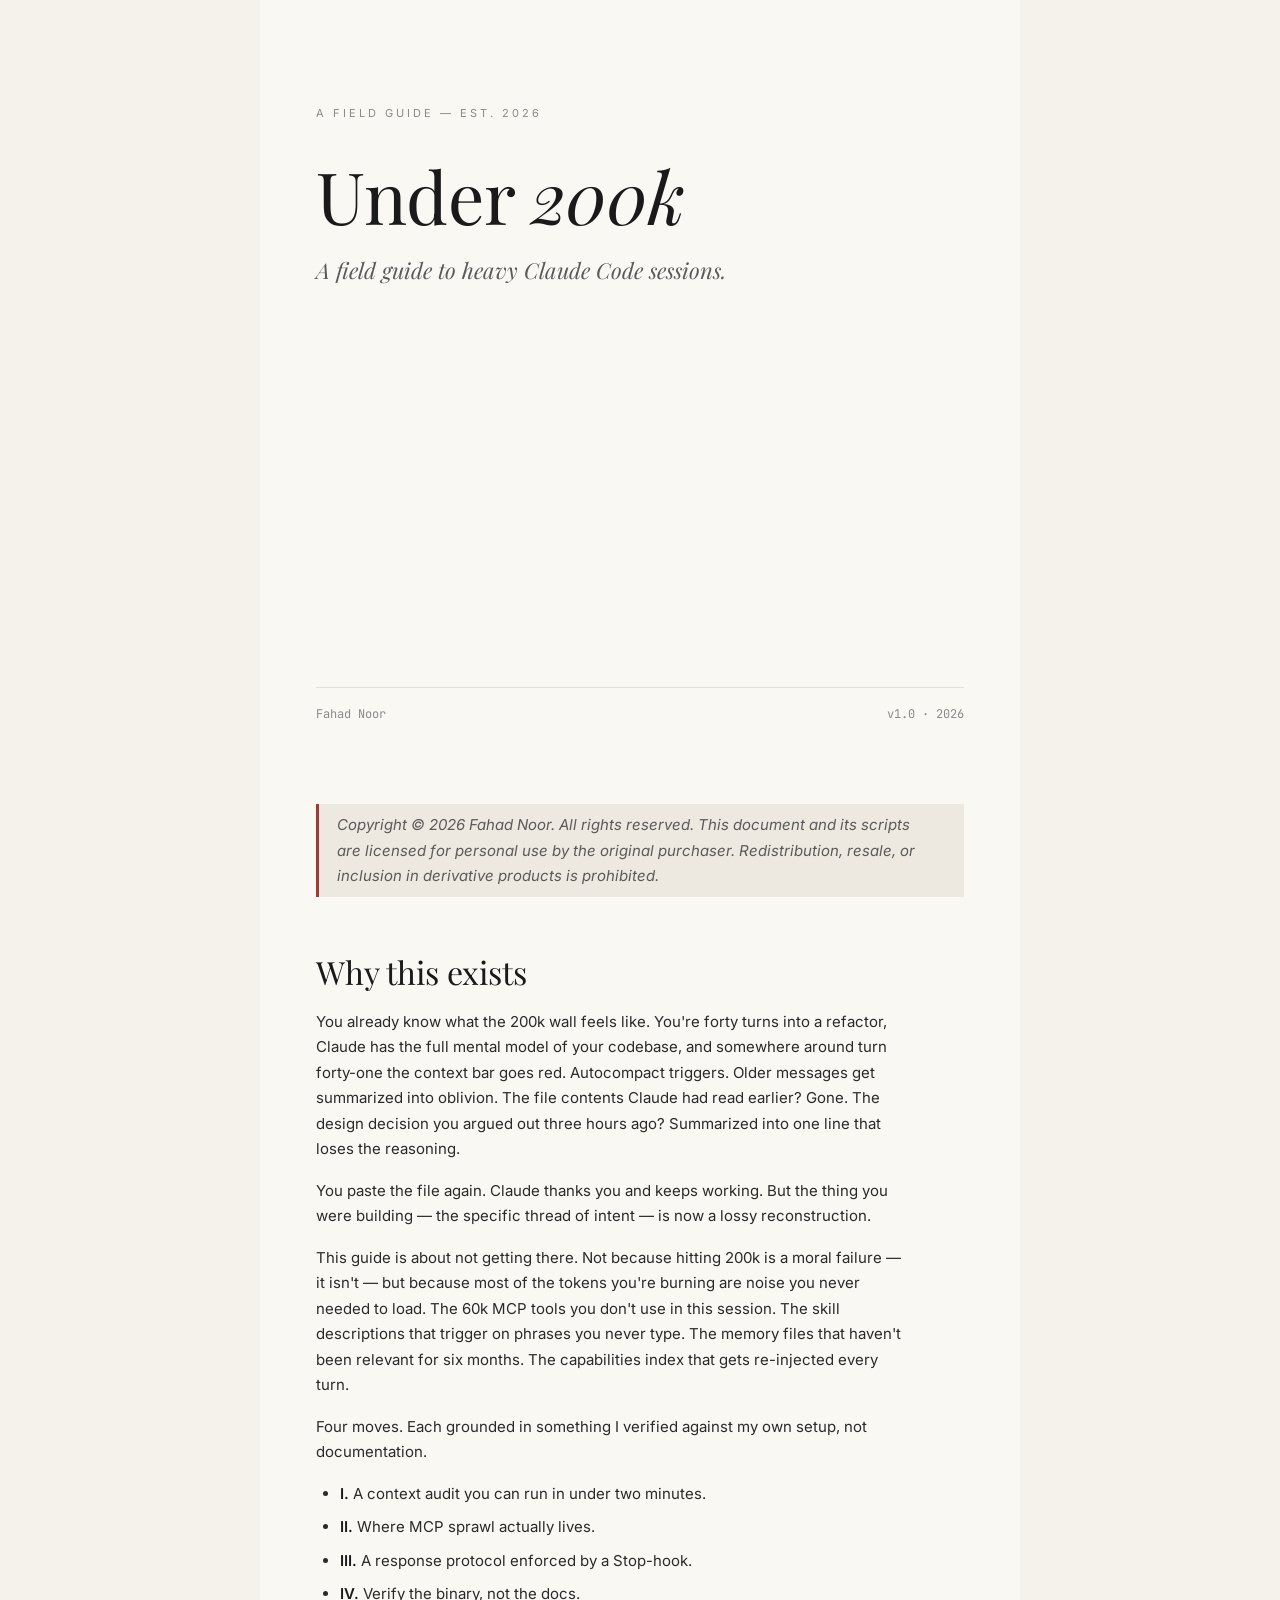
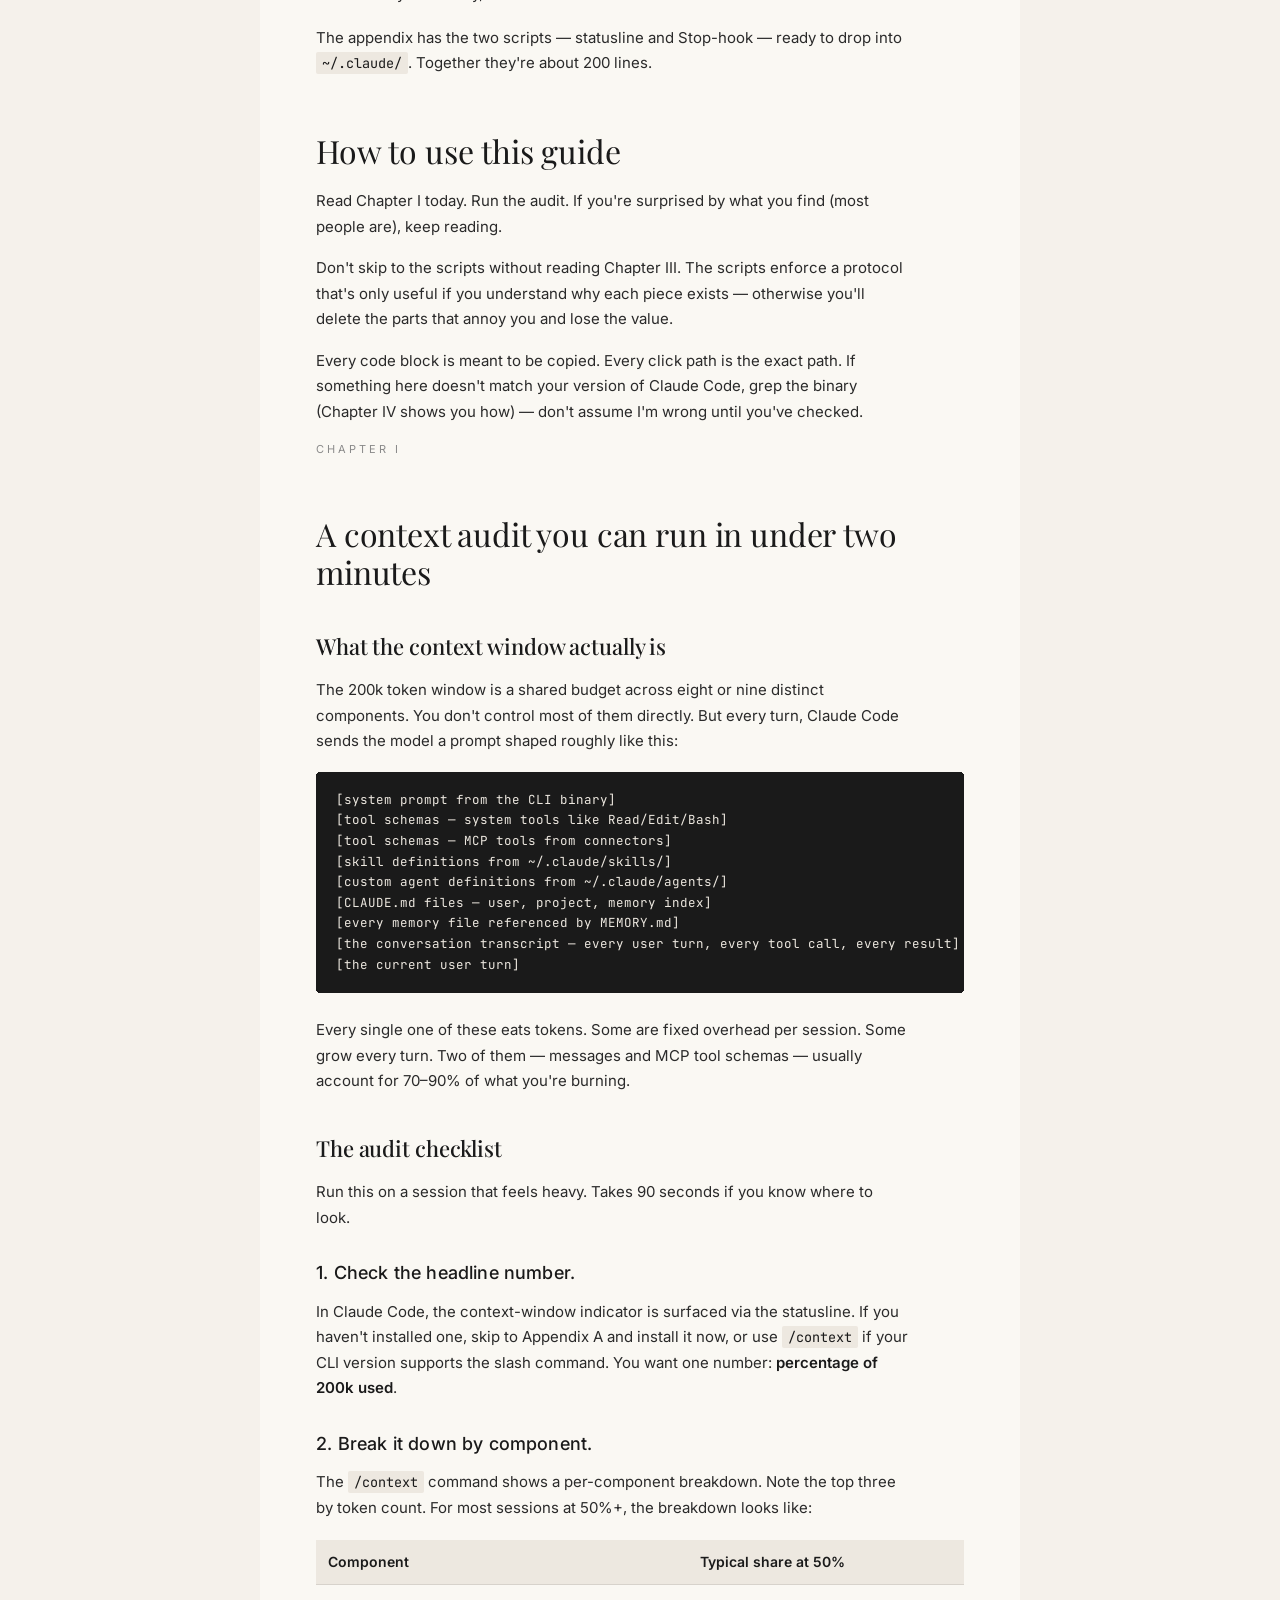
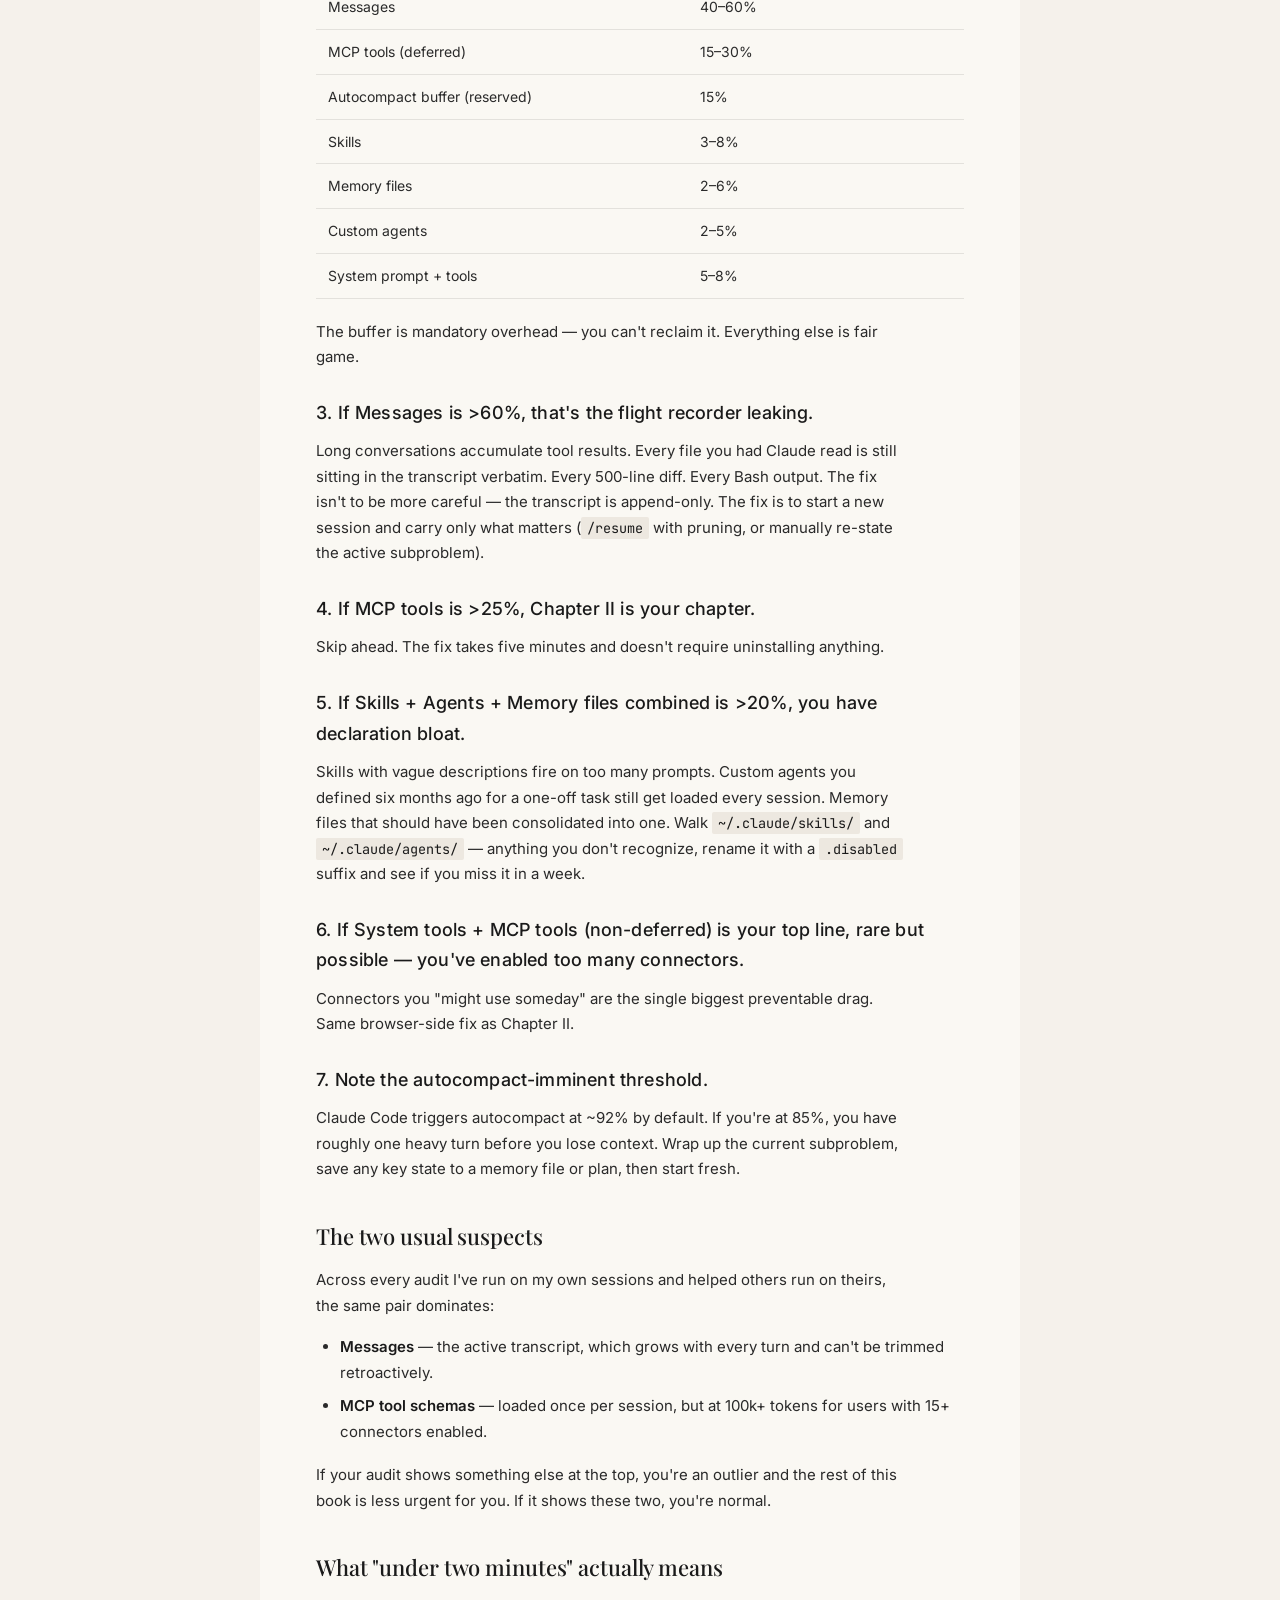
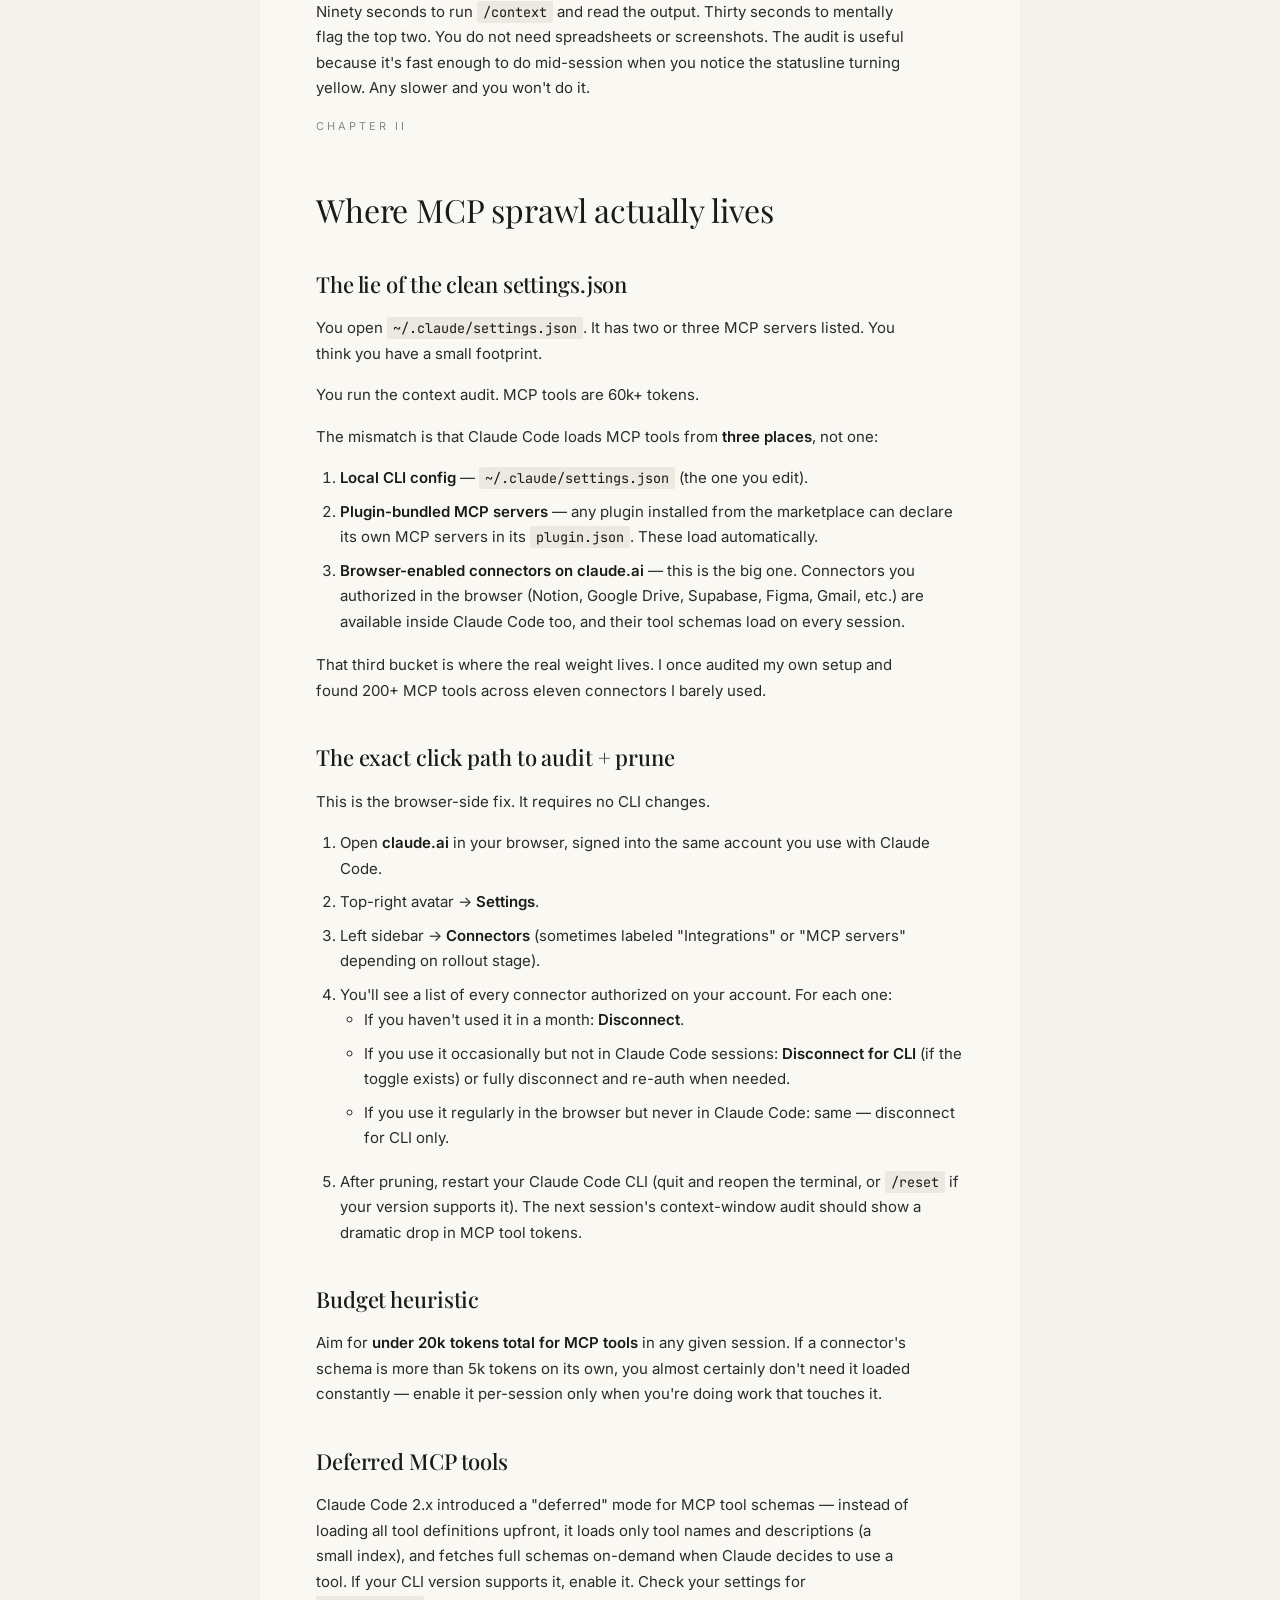
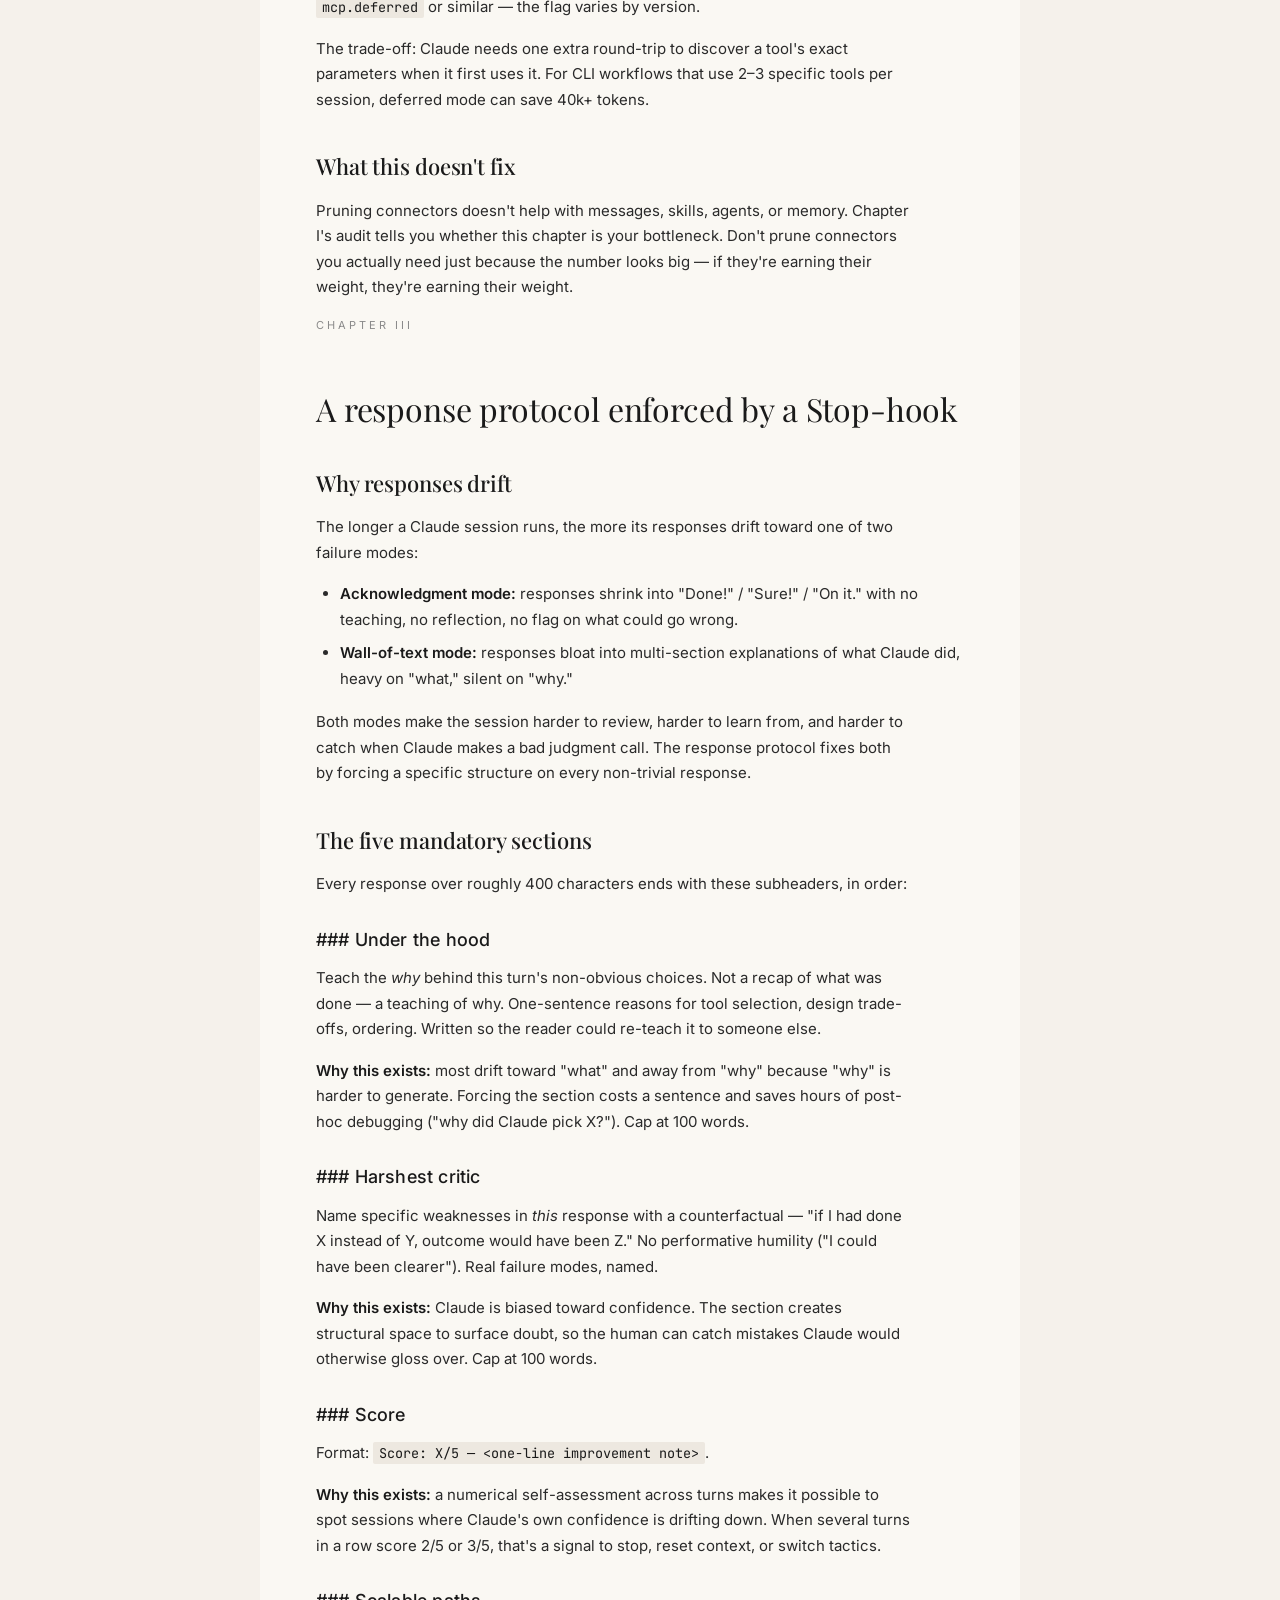
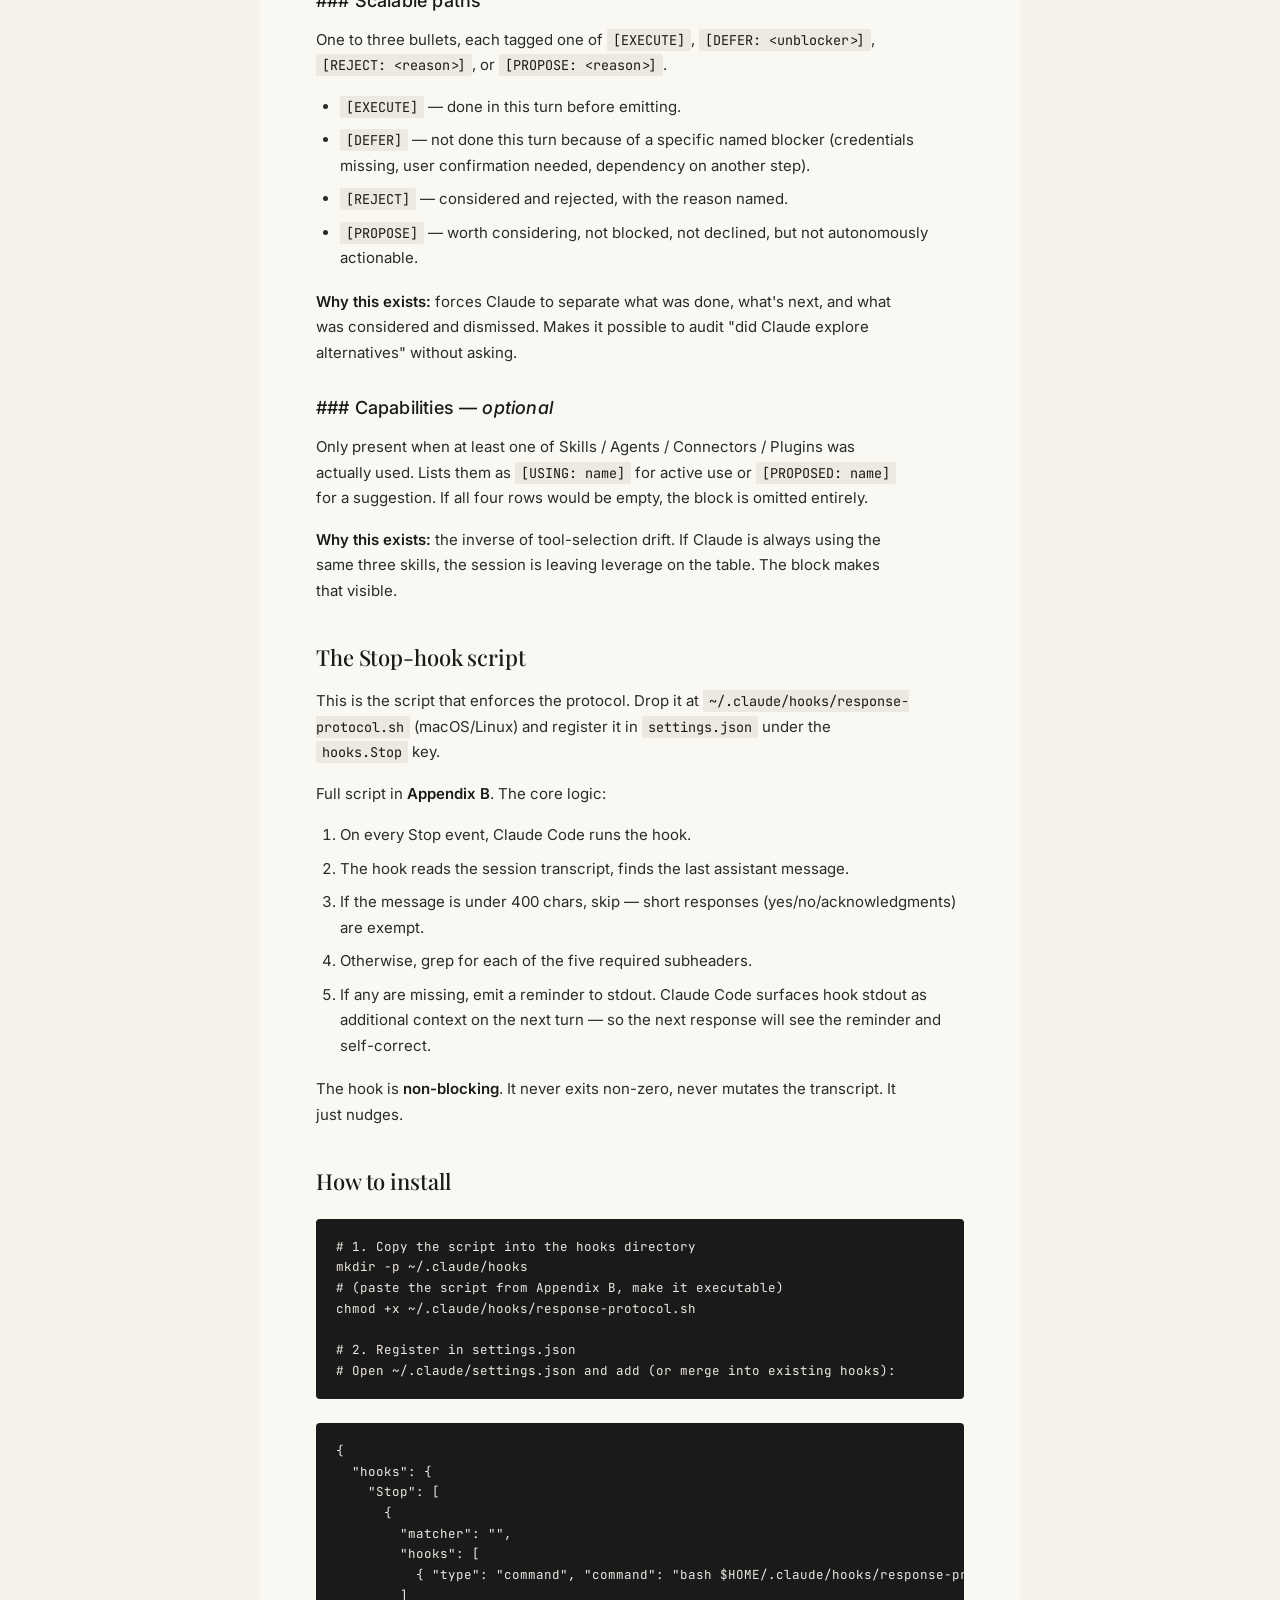
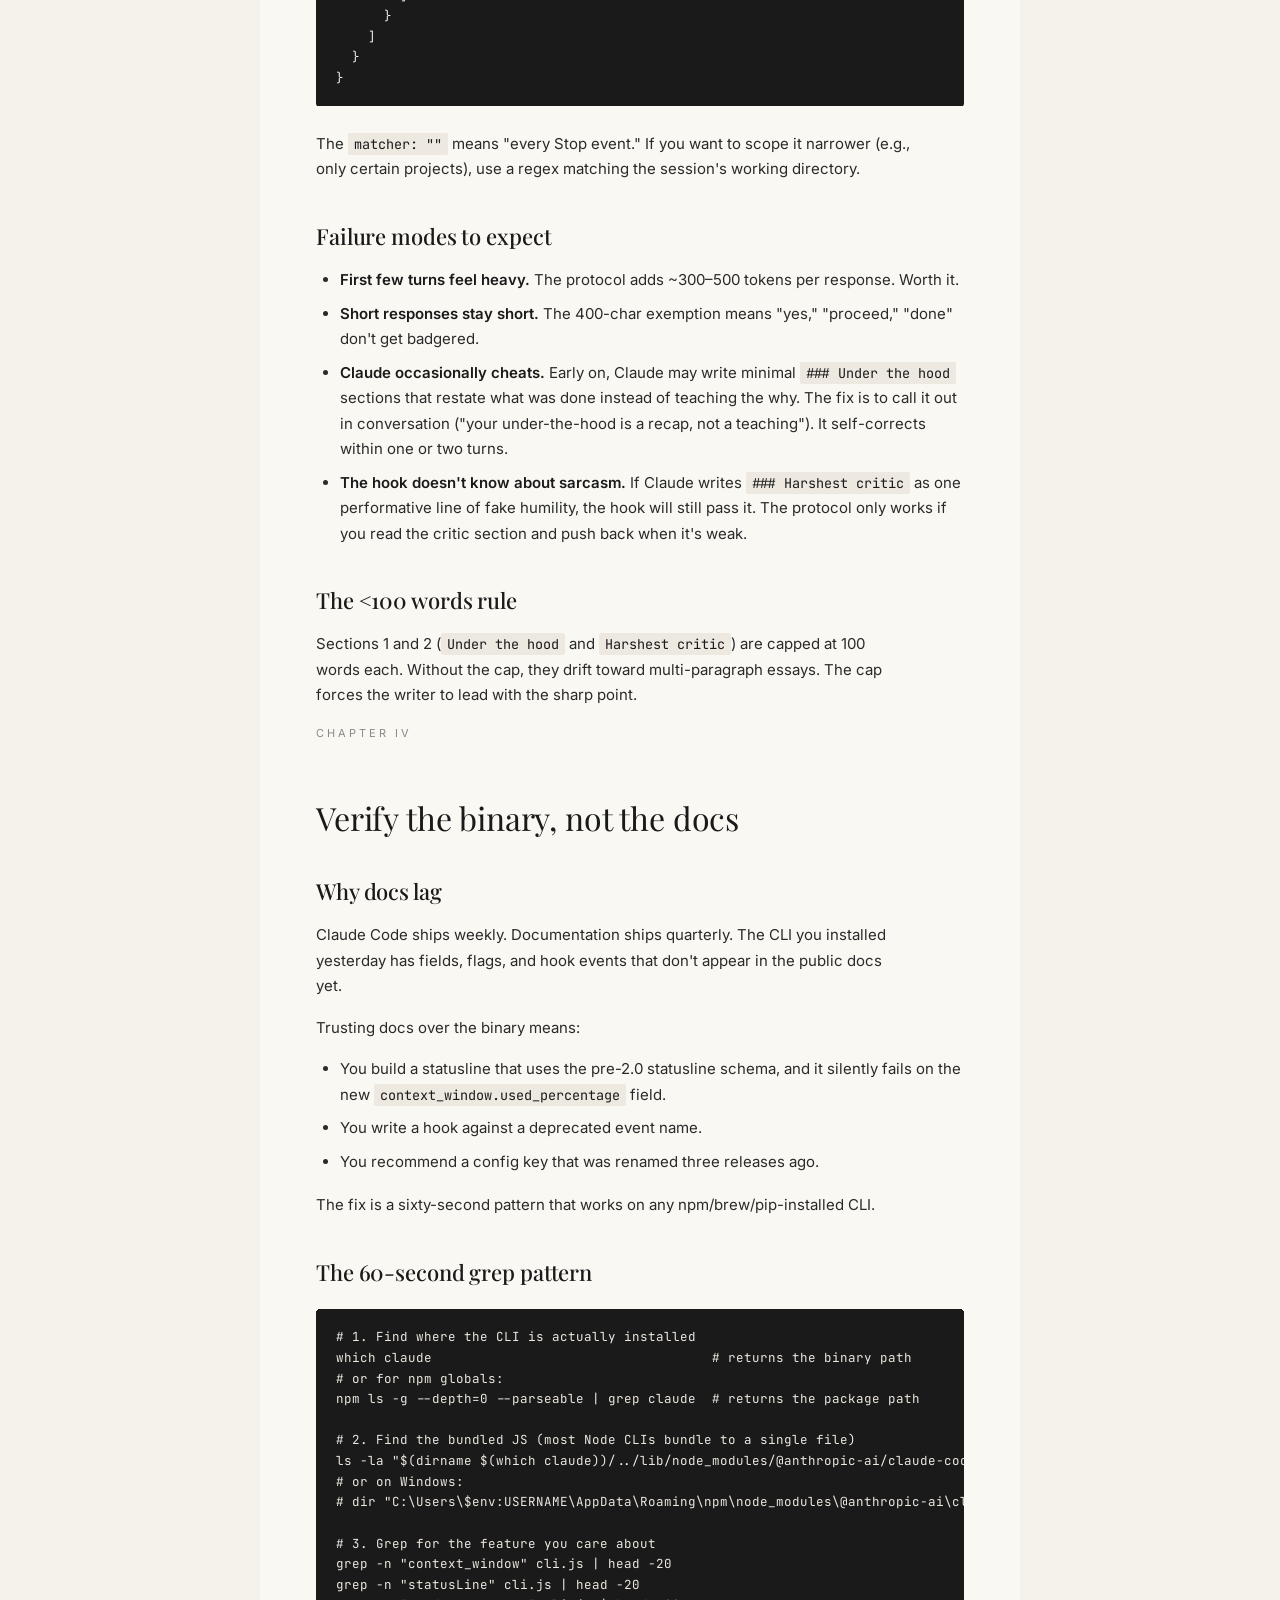
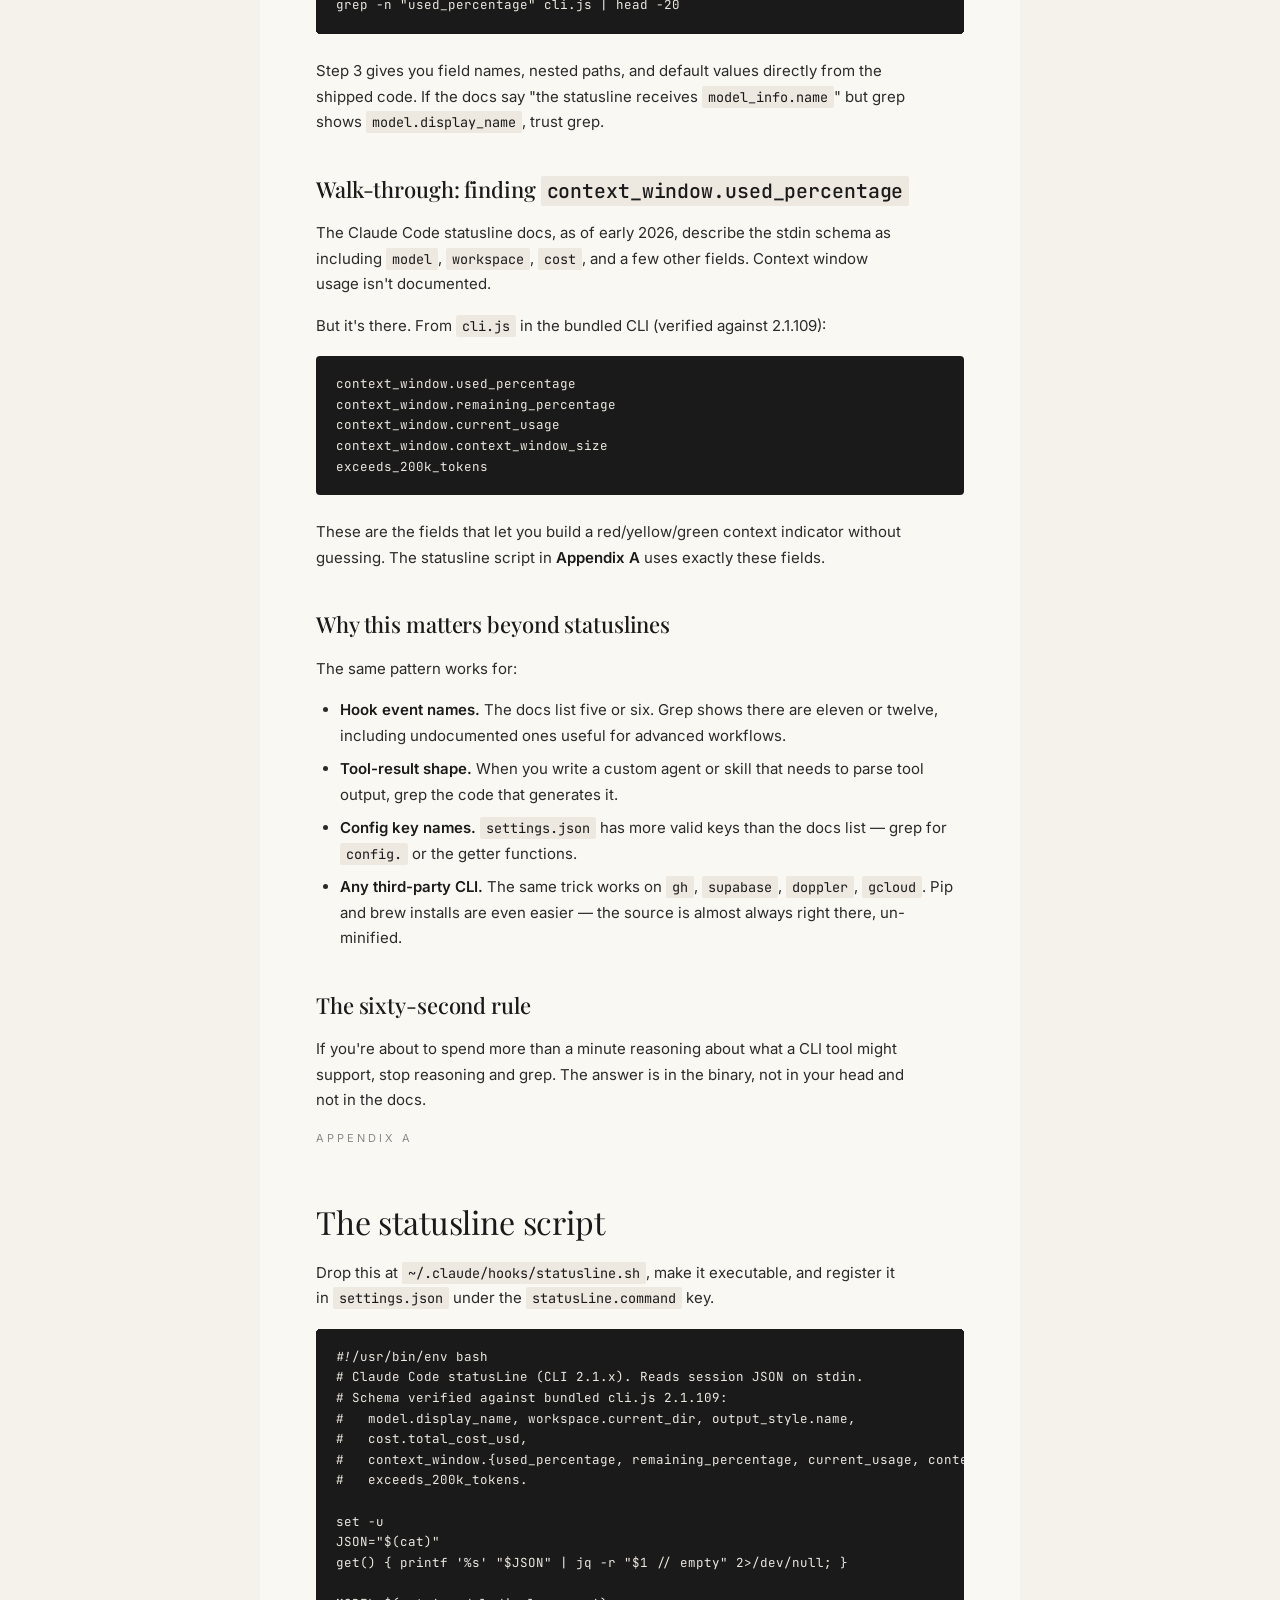
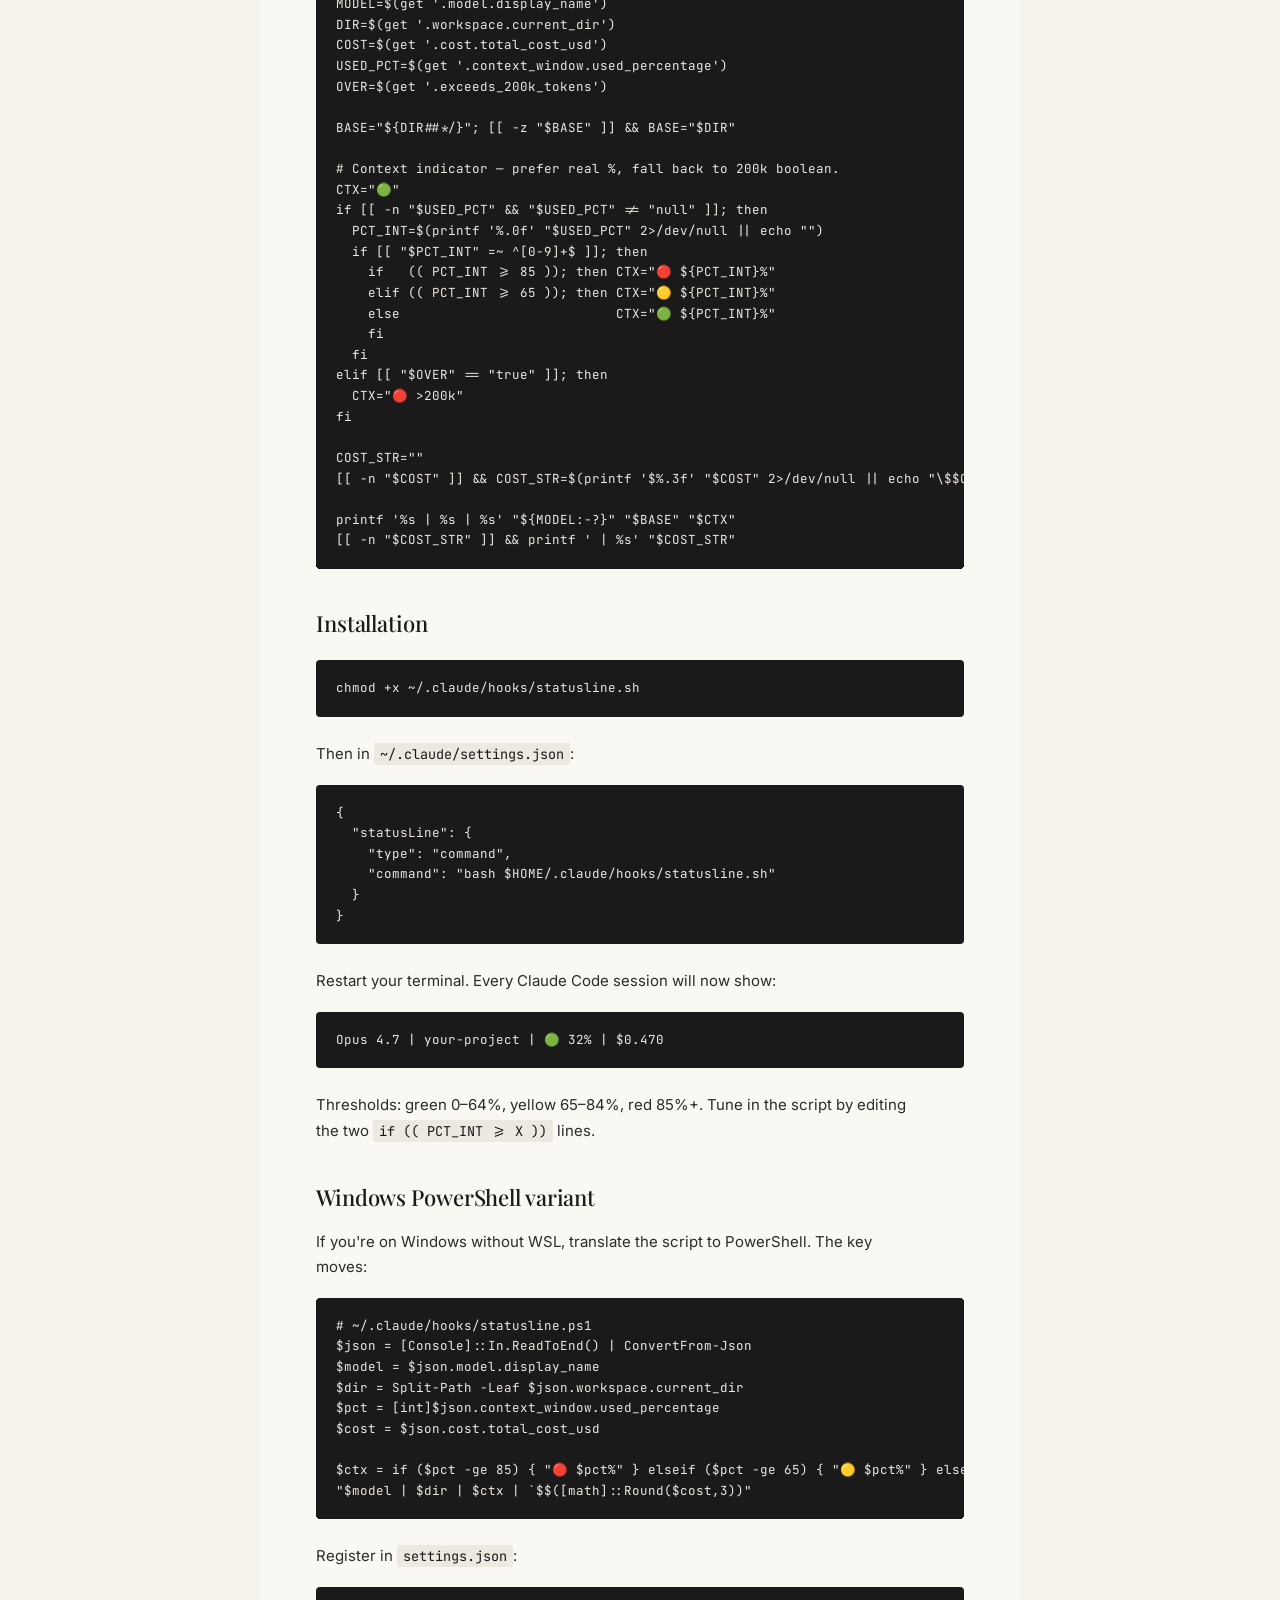
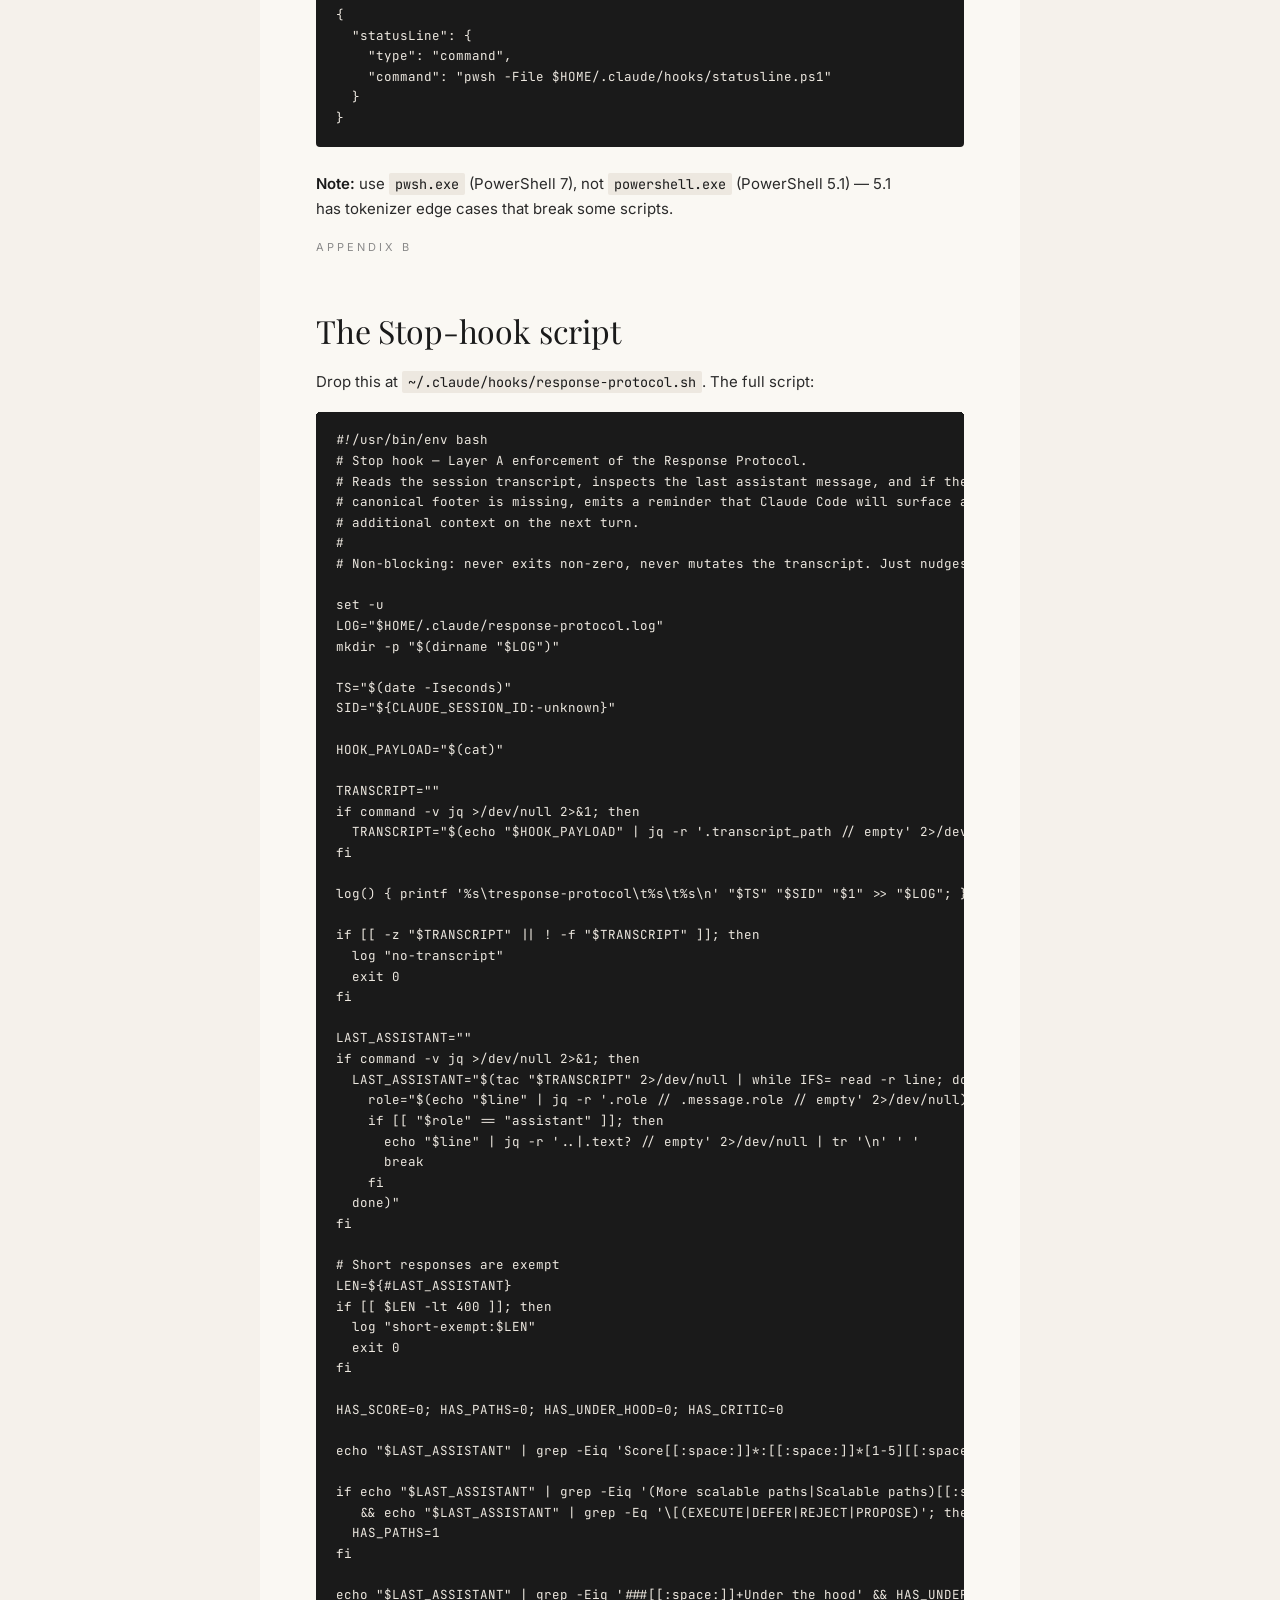
==== playbook.html @ 4c2ce3b1 "Add print-styled playbook.html for Chrome Print-to-PDF Source of truth is playbook.md; this is the P" ====
<!doctype html>
<html lang="en">
<head>
  <meta charset="utf-8" />
  <meta name="viewport" content="width=device-width, initial-scale=1" />
  <title>Under 200k — playbook</title>
  <meta name="robots" content="noindex" />
  <link rel="preconnect" href="https://fonts.googleapis.com" />
  <link rel="preconnect" href="https://fonts.gstatic.com" crossorigin />
  <link rel="stylesheet" href="https://fonts.googleapis.com/css2?family=Playfair+Display:ital,wght@0,300;0,400;0,700;1,400&family=Inter:wght@400;500;600&family=JetBrains+Mono:wght@400;500&display=swap" />
  <style>
    :root {
      --bg: #FAF8F3;
      --bg-deep: #F5F1EB;
      --ink: #1A1A1A;
      --text: #2A2A2A;
      --text-2: #5A5A5A;
      --muted: #8A8A8A;
      --surface: #EDE8E0;
      --border: rgba(26,26,26,0.10);
      --red: #A13A2F;
      --serif: 'Playfair Display', Georgia, serif;
      --sans: 'Inter', -apple-system, sans-serif;
      --mono: 'JetBrains Mono', ui-monospace, monospace;
    }
    *, *::before, *::after { box-sizing: border-box; margin: 0; padding: 0; }
    html { background: var(--bg-deep); }
    body {
      font-family: var(--sans);
      color: var(--text);
      background: var(--bg);
      font-size: 15px;
      line-height: 1.7;
      max-width: 760px;
      margin: 0 auto;
      padding: 64px 56px;
      -webkit-font-smoothing: antialiased;
    }
    h1, h2, h3, h4 { font-family: var(--serif); font-weight: 400; color: var(--ink); letter-spacing: -0.005em; }
    h1 { font-size: 54px; font-weight: 300; line-height: 1.08; margin-bottom: 14px; }
    h2 { font-size: 32px; font-weight: 400; margin: 56px 0 18px; line-height: 1.2; }
    h3 { font-size: 22px; font-weight: 500; margin: 36px 0 12px; }
    h4 { font-size: 18px; font-weight: 500; margin: 28px 0 10px; font-family: var(--sans); letter-spacing: 0.01em; }
    p  { margin-bottom: 16px; max-width: 66ch; }
    ul, ol { margin: 0 0 18px 24px; }
    li { margin-bottom: 8px; }
    strong { color: var(--ink); font-weight: 600; }
    em { font-style: italic; }
    hr { border: 0; border-top: 1px solid var(--border); margin: 40px 0; }
    a { color: var(--ink); text-decoration: underline; text-decoration-color: var(--border); }
    blockquote {
      border-left: 3px solid var(--red);
      padding: 8px 18px;
      color: var(--text-2);
      margin: 20px 0;
      background: var(--surface);
      font-style: italic;
    }
    blockquote p { margin: 0; }
    code {
      font-family: var(--mono);
      font-size: 0.9em;
      background: var(--surface);
      padding: 2px 6px;
      border-radius: 2px;
      color: var(--ink);
    }
    pre {
      background: #1A1A1A;
      color: #EDE8E0;
      padding: 18px 20px;
      border-radius: 4px;
      overflow-x: auto;
      font-family: var(--mono);
      font-size: 12.5px;
      line-height: 1.65;
      margin: 18px 0 24px;
    }
    pre code { background: transparent; padding: 0; color: inherit; font-size: inherit; }
    table { width: 100%; border-collapse: collapse; margin: 20px 0; font-size: 14px; }
    th, td { text-align: left; padding: 10px 12px; border-bottom: 1px solid var(--border); }
    th { font-family: var(--sans); font-weight: 600; color: var(--ink); background: var(--surface); }

    /* Cover */
    .cover {
      min-height: 80vh;
      display: flex;
      flex-direction: column;
      justify-content: space-between;
      padding: 40px 0 60px;
    }
    .cover-mark {
      font-family: var(--sans);
      font-size: 11px;
      letter-spacing: 3px;
      text-transform: uppercase;
      color: var(--muted);
    }
    .cover h1 {
      font-size: 72px;
      font-weight: 300;
      line-height: 1.02;
      margin-top: 36px;
    }
    .cover .emph { font-style: italic; font-weight: 400; }
    .cover-sub {
      font-size: 22px;
      color: var(--text-2);
      font-family: var(--serif);
      font-style: italic;
      margin-top: 20px;
      max-width: 36ch;
    }
    .cover-foot {
      font-size: 12px;
      color: var(--muted);
      font-family: var(--mono);
      display: flex;
      justify-content: space-between;
      border-top: 1px solid var(--border);
      padding-top: 16px;
    }
    .chapter-marker {
      font-family: var(--sans);
      font-size: 11px;
      letter-spacing: 3px;
      text-transform: uppercase;
      color: var(--muted);
      margin-bottom: 8px;
    }

    /* Print */
    @media print {
      @page { size: letter; margin: 0.75in 0.85in; }
      html, body { background: white; }
      body { padding: 0; max-width: none; font-size: 11.5pt; line-height: 1.55; }
      h1 { font-size: 34pt; }
      h2 { font-size: 20pt; margin: 28pt 0 10pt; page-break-after: avoid; }
      h3 { font-size: 14pt; page-break-after: avoid; }
      h4 { font-size: 12pt; page-break-after: avoid; }
      pre { font-size: 9pt; page-break-inside: avoid; }
      table, blockquote, pre, ul, ol { page-break-inside: avoid; }
      .page-break { page-break-before: always; }
      a { color: var(--ink); text-decoration: none; }
      .cover { min-height: 9in; page-break-after: always; }
      .cover h1 { font-size: 52pt; }
      .cover-sub { font-size: 16pt; }
    }
  </style>
</head>
<body>

<section class="cover">
  <div>
    <div class="cover-mark">A field guide — est. 2026</div>
    <h1>Under <span class="emph">200k</span></h1>
    <p class="cover-sub">A field guide to heavy Claude Code sessions.</p>
  </div>
  <div class="cover-foot">
    <span>Fahad Noor</span>
    <span>v1.0 · 2026</span>
  </div>
</section>

<div class="page-break"></div>

<blockquote><p>Copyright © 2026 Fahad Noor. All rights reserved. This document and its scripts are licensed for personal use by the original purchaser. Redistribution, resale, or inclusion in derivative products is prohibited.</p></blockquote>

<h2>Why this exists</h2>
<p>You already know what the 200k wall feels like. You're forty turns into a refactor, Claude has the full mental model of your codebase, and somewhere around turn forty-one the context bar goes red. Autocompact triggers. Older messages get summarized into oblivion. The file contents Claude had read earlier? Gone. The design decision you argued out three hours ago? Summarized into one line that loses the reasoning.</p>
<p>You paste the file again. Claude thanks you and keeps working. But the thing you were building — the specific thread of intent — is now a lossy reconstruction.</p>
<p>This guide is about not getting there. Not because hitting 200k is a moral failure — it isn't — but because most of the tokens you're burning are noise you never needed to load. The 60k MCP tools you don't use in this session. The skill descriptions that trigger on phrases you never type. The memory files that haven't been relevant for six months. The capabilities index that gets re-injected every turn.</p>
<p>Four moves. Each grounded in something I verified against my own setup, not documentation.</p>
<ul>
  <li><strong>I.</strong> A context audit you can run in under two minutes.</li>
  <li><strong>II.</strong> Where MCP sprawl actually lives.</li>
  <li><strong>III.</strong> A response protocol enforced by a Stop-hook.</li>
  <li><strong>IV.</strong> Verify the binary, not the docs.</li>
</ul>
<p>The appendix has the two scripts — statusline and Stop-hook — ready to drop into <code>~/.claude/</code>. Together they're about 200 lines.</p>

<h2>How to use this guide</h2>
<p>Read Chapter I today. Run the audit. If you're surprised by what you find (most people are), keep reading.</p>
<p>Don't skip to the scripts without reading Chapter III. The scripts enforce a protocol that's only useful if you understand why each piece exists — otherwise you'll delete the parts that annoy you and lose the value.</p>
<p>Every code block is meant to be copied. Every click path is the exact path. If something here doesn't match your version of Claude Code, grep the binary (Chapter IV shows you how) — don't assume I'm wrong until you've checked.</p>

<div class="page-break"></div>

<p class="chapter-marker">Chapter I</p>
<h2>A context audit you can run in under two minutes</h2>

<h3>What the context window actually is</h3>
<p>The 200k token window is a shared budget across eight or nine distinct components. You don't control most of them directly. But every turn, Claude Code sends the model a prompt shaped roughly like this:</p>
<pre><code>[system prompt from the CLI binary]
[tool schemas — system tools like Read/Edit/Bash]
[tool schemas — MCP tools from connectors]
[skill definitions from ~/.claude/skills/]
[custom agent definitions from ~/.claude/agents/]
[CLAUDE.md files — user, project, memory index]
[every memory file referenced by MEMORY.md]
[the conversation transcript — every user turn, every tool call, every result]
[the current user turn]</code></pre>
<p>Every single one of these eats tokens. Some are fixed overhead per session. Some grow every turn. Two of them — messages and MCP tool schemas — usually account for 70–90% of what you're burning.</p>

<h3>The audit checklist</h3>
<p>Run this on a session that feels heavy. Takes 90 seconds if you know where to look.</p>

<h4>1. Check the headline number.</h4>
<p>In Claude Code, the context-window indicator is surfaced via the statusline. If you haven't installed one, skip to Appendix A and install it now, or use <code>/context</code> if your CLI version supports the slash command. You want one number: <strong>percentage of 200k used</strong>.</p>

<h4>2. Break it down by component.</h4>
<p>The <code>/context</code> command shows a per-component breakdown. Note the top three by token count. For most sessions at 50%+, the breakdown looks like:</p>
<table>
  <thead><tr><th>Component</th><th>Typical share at 50%</th></tr></thead>
  <tbody>
    <tr><td>Messages</td><td>40–60%</td></tr>
    <tr><td>MCP tools (deferred)</td><td>15–30%</td></tr>
    <tr><td>Autocompact buffer (reserved)</td><td>15%</td></tr>
    <tr><td>Skills</td><td>3–8%</td></tr>
    <tr><td>Memory files</td><td>2–6%</td></tr>
    <tr><td>Custom agents</td><td>2–5%</td></tr>
    <tr><td>System prompt + tools</td><td>5–8%</td></tr>
  </tbody>
</table>
<p>The buffer is mandatory overhead — you can't reclaim it. Everything else is fair game.</p>

<h4>3. If Messages is &gt;60%, that's the flight recorder leaking.</h4>
<p>Long conversations accumulate tool results. Every file you had Claude read is still sitting in the transcript verbatim. Every 500-line diff. Every Bash output. The fix isn't to be more careful — the transcript is append-only. The fix is to start a new session and carry only what matters (<code>/resume</code> with pruning, or manually re-state the active subproblem).</p>

<h4>4. If MCP tools is &gt;25%, Chapter II is your chapter.</h4>
<p>Skip ahead. The fix takes five minutes and doesn't require uninstalling anything.</p>

<h4>5. If Skills + Agents + Memory files combined is &gt;20%, you have declaration bloat.</h4>
<p>Skills with vague descriptions fire on too many prompts. Custom agents you defined six months ago for a one-off task still get loaded every session. Memory files that should have been consolidated into one. Walk <code>~/.claude/skills/</code> and <code>~/.claude/agents/</code> — anything you don't recognize, rename it with a <code>.disabled</code> suffix and see if you miss it in a week.</p>

<h4>6. If System tools + MCP tools (non-deferred) is your top line, rare but possible — you've enabled too many connectors.</h4>
<p>Connectors you "might use someday" are the single biggest preventable drag. Same browser-side fix as Chapter II.</p>

<h4>7. Note the autocompact-imminent threshold.</h4>
<p>Claude Code triggers autocompact at ~92% by default. If you're at 85%, you have roughly one heavy turn before you lose context. Wrap up the current subproblem, save any key state to a memory file or plan, then start fresh.</p>

<h3>The two usual suspects</h3>
<p>Across every audit I've run on my own sessions and helped others run on theirs, the same pair dominates:</p>
<ul>
  <li><strong>Messages</strong> — the active transcript, which grows with every turn and can't be trimmed retroactively.</li>
  <li><strong>MCP tool schemas</strong> — loaded once per session, but at 100k+ tokens for users with 15+ connectors enabled.</li>
</ul>
<p>If your audit shows something else at the top, you're an outlier and the rest of this book is less urgent for you. If it shows these two, you're normal.</p>

<h3>What "under two minutes" actually means</h3>
<p>Ninety seconds to run <code>/context</code> and read the output. Thirty seconds to mentally flag the top two. You do not need spreadsheets or screenshots. The audit is useful because it's fast enough to do mid-session when you notice the statusline turning yellow. Any slower and you won't do it.</p>

<div class="page-break"></div>

<p class="chapter-marker">Chapter II</p>
<h2>Where MCP sprawl actually lives</h2>

<h3>The lie of the clean settings.json</h3>
<p>You open <code>~/.claude/settings.json</code>. It has two or three MCP servers listed. You think you have a small footprint.</p>
<p>You run the context audit. MCP tools are 60k+ tokens.</p>
<p>The mismatch is that Claude Code loads MCP tools from <strong>three places</strong>, not one:</p>
<ol>
  <li><strong>Local CLI config</strong> — <code>~/.claude/settings.json</code> (the one you edit).</li>
  <li><strong>Plugin-bundled MCP servers</strong> — any plugin installed from the marketplace can declare its own MCP servers in its <code>plugin.json</code>. These load automatically.</li>
  <li><strong>Browser-enabled connectors on claude.ai</strong> — this is the big one. Connectors you authorized in the browser (Notion, Google Drive, Supabase, Figma, Gmail, etc.) are available inside Claude Code too, and their tool schemas load on every session.</li>
</ol>
<p>That third bucket is where the real weight lives. I once audited my own setup and found 200+ MCP tools across eleven connectors I barely used.</p>

<h3>The exact click path to audit + prune</h3>
<p>This is the browser-side fix. It requires no CLI changes.</p>
<ol>
  <li>Open <strong>claude.ai</strong> in your browser, signed into the same account you use with Claude Code.</li>
  <li>Top-right avatar → <strong>Settings</strong>.</li>
  <li>Left sidebar → <strong>Connectors</strong> (sometimes labeled "Integrations" or "MCP servers" depending on rollout stage).</li>
  <li>You'll see a list of every connector authorized on your account. For each one:
    <ul>
      <li>If you haven't used it in a month: <strong>Disconnect</strong>.</li>
      <li>If you use it occasionally but not in Claude Code sessions: <strong>Disconnect for CLI</strong> (if the toggle exists) or fully disconnect and re-auth when needed.</li>
      <li>If you use it regularly in the browser but never in Claude Code: same — disconnect for CLI only.</li>
    </ul>
  </li>
  <li>After pruning, restart your Claude Code CLI (quit and reopen the terminal, or <code>/reset</code> if your version supports it). The next session's context-window audit should show a dramatic drop in MCP tool tokens.</li>
</ol>

<h3>Budget heuristic</h3>
<p>Aim for <strong>under 20k tokens total for MCP tools</strong> in any given session. If a connector's schema is more than 5k tokens on its own, you almost certainly don't need it loaded constantly — enable it per-session only when you're doing work that touches it.</p>

<h3>Deferred MCP tools</h3>
<p>Claude Code 2.x introduced a "deferred" mode for MCP tool schemas — instead of loading all tool definitions upfront, it loads only tool names and descriptions (a small index), and fetches full schemas on-demand when Claude decides to use a tool. If your CLI version supports it, enable it. Check your settings for <code>mcp.deferred</code> or similar — the flag varies by version.</p>
<p>The trade-off: Claude needs one extra round-trip to discover a tool's exact parameters when it first uses it. For CLI workflows that use 2–3 specific tools per session, deferred mode can save 40k+ tokens.</p>

<h3>What this doesn't fix</h3>
<p>Pruning connectors doesn't help with messages, skills, agents, or memory. Chapter I's audit tells you whether this chapter is your bottleneck. Don't prune connectors you actually need just because the number looks big — if they're earning their weight, they're earning their weight.</p>

<div class="page-break"></div>

<p class="chapter-marker">Chapter III</p>
<h2>A response protocol enforced by a Stop-hook</h2>

<h3>Why responses drift</h3>
<p>The longer a Claude session runs, the more its responses drift toward one of two failure modes:</p>
<ul>
  <li><strong>Acknowledgment mode:</strong> responses shrink into "Done!" / "Sure!" / "On it." with no teaching, no reflection, no flag on what could go wrong.</li>
  <li><strong>Wall-of-text mode:</strong> responses bloat into multi-section explanations of what Claude did, heavy on "what," silent on "why."</li>
</ul>
<p>Both modes make the session harder to review, harder to learn from, and harder to catch when Claude makes a bad judgment call. The response protocol fixes both by forcing a specific structure on every non-trivial response.</p>

<h3>The five mandatory sections</h3>
<p>Every response over roughly 400 characters ends with these subheaders, in order:</p>

<h4>### Under the hood</h4>
<p>Teach the <em>why</em> behind this turn's non-obvious choices. Not a recap of what was done — a teaching of why. One-sentence reasons for tool selection, design trade-offs, ordering. Written so the reader could re-teach it to someone else.</p>
<p><strong>Why this exists:</strong> most drift toward "what" and away from "why" because "why" is harder to generate. Forcing the section costs a sentence and saves hours of post-hoc debugging ("why did Claude pick X?"). Cap at 100 words.</p>

<h4>### Harshest critic</h4>
<p>Name specific weaknesses in <em>this</em> response with a counterfactual — "if I had done X instead of Y, outcome would have been Z." No performative humility ("I could have been clearer"). Real failure modes, named.</p>
<p><strong>Why this exists:</strong> Claude is biased toward confidence. The section creates structural space to surface doubt, so the human can catch mistakes Claude would otherwise gloss over. Cap at 100 words.</p>

<h4>### Score</h4>
<p>Format: <code>Score: X/5 — &lt;one-line improvement note&gt;</code>.</p>
<p><strong>Why this exists:</strong> a numerical self-assessment across turns makes it possible to spot sessions where Claude's own confidence is drifting down. When several turns in a row score 2/5 or 3/5, that's a signal to stop, reset context, or switch tactics.</p>

<h4>### Scalable paths</h4>
<p>One to three bullets, each tagged one of <code>[EXECUTE]</code>, <code>[DEFER: &lt;unblocker&gt;]</code>, <code>[REJECT: &lt;reason&gt;]</code>, or <code>[PROPOSE: &lt;reason&gt;]</code>.</p>
<ul>
  <li><code>[EXECUTE]</code> — done in this turn before emitting.</li>
  <li><code>[DEFER]</code> — not done this turn because of a specific named blocker (credentials missing, user confirmation needed, dependency on another step).</li>
  <li><code>[REJECT]</code> — considered and rejected, with the reason named.</li>
  <li><code>[PROPOSE]</code> — worth considering, not blocked, not declined, but not autonomously actionable.</li>
</ul>
<p><strong>Why this exists:</strong> forces Claude to separate what was done, what's next, and what was considered and dismissed. Makes it possible to audit "did Claude explore alternatives" without asking.</p>

<h4>### Capabilities — <em>optional</em></h4>
<p>Only present when at least one of Skills / Agents / Connectors / Plugins was actually used. Lists them as <code>[USING: name]</code> for active use or <code>[PROPOSED: name]</code> for a suggestion. If all four rows would be empty, the block is omitted entirely.</p>
<p><strong>Why this exists:</strong> the inverse of tool-selection drift. If Claude is always using the same three skills, the session is leaving leverage on the table. The block makes that visible.</p>

<h3>The Stop-hook script</h3>
<p>This is the script that enforces the protocol. Drop it at <code>~/.claude/hooks/response-protocol.sh</code> (macOS/Linux) and register it in <code>settings.json</code> under the <code>hooks.Stop</code> key.</p>
<p>Full script in <strong>Appendix B</strong>. The core logic:</p>
<ol>
  <li>On every Stop event, Claude Code runs the hook.</li>
  <li>The hook reads the session transcript, finds the last assistant message.</li>
  <li>If the message is under 400 chars, skip — short responses (yes/no/acknowledgments) are exempt.</li>
  <li>Otherwise, grep for each of the five required subheaders.</li>
  <li>If any are missing, emit a reminder to stdout. Claude Code surfaces hook stdout as additional context on the next turn — so the next response will see the reminder and self-correct.</li>
</ol>
<p>The hook is <strong>non-blocking</strong>. It never exits non-zero, never mutates the transcript. It just nudges.</p>

<h3>How to install</h3>
<pre><code># 1. Copy the script into the hooks directory
mkdir -p ~/.claude/hooks
# (paste the script from Appendix B, make it executable)
chmod +x ~/.claude/hooks/response-protocol.sh

# 2. Register in settings.json
# Open ~/.claude/settings.json and add (or merge into existing hooks):</code></pre>
<pre><code>{
  "hooks": {
    "Stop": [
      {
        "matcher": "",
        "hooks": [
          { "type": "command", "command": "bash $HOME/.claude/hooks/response-protocol.sh" }
        ]
      }
    ]
  }
}</code></pre>
<p>The <code>matcher: ""</code> means "every Stop event." If you want to scope it narrower (e.g., only certain projects), use a regex matching the session's working directory.</p>

<h3>Failure modes to expect</h3>
<ul>
  <li><strong>First few turns feel heavy.</strong> The protocol adds ~300–500 tokens per response. Worth it.</li>
  <li><strong>Short responses stay short.</strong> The 400-char exemption means "yes," "proceed," "done" don't get badgered.</li>
  <li><strong>Claude occasionally cheats.</strong> Early on, Claude may write minimal <code>### Under the hood</code> sections that restate what was done instead of teaching the why. The fix is to call it out in conversation ("your under-the-hood is a recap, not a teaching"). It self-corrects within one or two turns.</li>
  <li><strong>The hook doesn't know about sarcasm.</strong> If Claude writes <code>### Harshest critic</code> as one performative line of fake humility, the hook will still pass it. The protocol only works if you read the critic section and push back when it's weak.</li>
</ul>

<h3>The &lt;100 words rule</h3>
<p>Sections 1 and 2 (<code>Under the hood</code> and <code>Harshest critic</code>) are capped at 100 words each. Without the cap, they drift toward multi-paragraph essays. The cap forces the writer to lead with the sharp point.</p>

<div class="page-break"></div>

<p class="chapter-marker">Chapter IV</p>
<h2>Verify the binary, not the docs</h2>

<h3>Why docs lag</h3>
<p>Claude Code ships weekly. Documentation ships quarterly. The CLI you installed yesterday has fields, flags, and hook events that don't appear in the public docs yet.</p>
<p>Trusting docs over the binary means:</p>
<ul>
  <li>You build a statusline that uses the pre-2.0 statusline schema, and it silently fails on the new <code>context_window.used_percentage</code> field.</li>
  <li>You write a hook against a deprecated event name.</li>
  <li>You recommend a config key that was renamed three releases ago.</li>
</ul>
<p>The fix is a sixty-second pattern that works on any npm/brew/pip-installed CLI.</p>

<h3>The 60-second grep pattern</h3>
<pre><code># 1. Find where the CLI is actually installed
which claude                                   # returns the binary path
# or for npm globals:
npm ls -g --depth=0 --parseable | grep claude  # returns the package path

# 2. Find the bundled JS (most Node CLIs bundle to a single file)
ls -la "$(dirname $(which claude))/../lib/node_modules/@anthropic-ai/claude-code/" 2>/dev/null
# or on Windows:
# dir "C:\Users\$env:USERNAME\AppData\Roaming\npm\node_modules\@anthropic-ai\claude-code"

# 3. Grep for the feature you care about
grep -n "context_window" cli.js | head -20
grep -n "statusLine" cli.js | head -20
grep -n "used_percentage" cli.js | head -20</code></pre>
<p>Step 3 gives you field names, nested paths, and default values directly from the shipped code. If the docs say "the statusline receives <code>model_info.name</code>" but grep shows <code>model.display_name</code>, trust grep.</p>

<h3>Walk-through: finding <code>context_window.used_percentage</code></h3>
<p>The Claude Code statusline docs, as of early 2026, describe the stdin schema as including <code>model</code>, <code>workspace</code>, <code>cost</code>, and a few other fields. Context window usage isn't documented.</p>
<p>But it's there. From <code>cli.js</code> in the bundled CLI (verified against 2.1.109):</p>
<pre><code>context_window.used_percentage
context_window.remaining_percentage
context_window.current_usage
context_window.context_window_size
exceeds_200k_tokens</code></pre>
<p>These are the fields that let you build a red/yellow/green context indicator without guessing. The statusline script in <strong>Appendix A</strong> uses exactly these fields.</p>

<h3>Why this matters beyond statuslines</h3>
<p>The same pattern works for:</p>
<ul>
  <li><strong>Hook event names.</strong> The docs list five or six. Grep shows there are eleven or twelve, including undocumented ones useful for advanced workflows.</li>
  <li><strong>Tool-result shape.</strong> When you write a custom agent or skill that needs to parse tool output, grep the code that generates it.</li>
  <li><strong>Config key names.</strong> <code>settings.json</code> has more valid keys than the docs list — grep for <code>config.</code> or the getter functions.</li>
  <li><strong>Any third-party CLI.</strong> The same trick works on <code>gh</code>, <code>supabase</code>, <code>doppler</code>, <code>gcloud</code>. Pip and brew installs are even easier — the source is almost always right there, un-minified.</li>
</ul>

<h3>The sixty-second rule</h3>
<p>If you're about to spend more than a minute reasoning about what a CLI tool might support, stop reasoning and grep. The answer is in the binary, not in your head and not in the docs.</p>

<div class="page-break"></div>

<p class="chapter-marker">Appendix A</p>
<h2>The statusline script</h2>
<p>Drop this at <code>~/.claude/hooks/statusline.sh</code>, make it executable, and register it in <code>settings.json</code> under the <code>statusLine.command</code> key.</p>
<pre><code>#!/usr/bin/env bash
# Claude Code statusLine (CLI 2.1.x). Reads session JSON on stdin.
# Schema verified against bundled cli.js 2.1.109:
#   model.display_name, workspace.current_dir, output_style.name,
#   cost.total_cost_usd,
#   context_window.{used_percentage, remaining_percentage, current_usage, context_window_size},
#   exceeds_200k_tokens.

set -u
JSON="$(cat)"
get() { printf '%s' "$JSON" | jq -r "$1 // empty" 2>/dev/null; }

MODEL=$(get '.model.display_name')
DIR=$(get '.workspace.current_dir')
COST=$(get '.cost.total_cost_usd')
USED_PCT=$(get '.context_window.used_percentage')
OVER=$(get '.exceeds_200k_tokens')

BASE="${DIR##*/}"; [[ -z "$BASE" ]] && BASE="$DIR"

# Context indicator — prefer real %, fall back to 200k boolean.
CTX="🟢"
if [[ -n "$USED_PCT" && "$USED_PCT" != "null" ]]; then
  PCT_INT=$(printf '%.0f' "$USED_PCT" 2>/dev/null || echo "")
  if [[ "$PCT_INT" =~ ^[0-9]+$ ]]; then
    if   (( PCT_INT >= 85 )); then CTX="🔴 ${PCT_INT}%"
    elif (( PCT_INT >= 65 )); then CTX="🟡 ${PCT_INT}%"
    else                           CTX="🟢 ${PCT_INT}%"
    fi
  fi
elif [[ "$OVER" == "true" ]]; then
  CTX="🔴 &gt;200k"
fi

COST_STR=""
[[ -n "$COST" ]] &amp;&amp; COST_STR=$(printf '$%.3f' "$COST" 2&gt;/dev/null || echo "\$$COST")

printf '%s | %s | %s' "${MODEL:-?}" "$BASE" "$CTX"
[[ -n "$COST_STR" ]] &amp;&amp; printf ' | %s' "$COST_STR"</code></pre>

<h3>Installation</h3>
<pre><code>chmod +x ~/.claude/hooks/statusline.sh</code></pre>
<p>Then in <code>~/.claude/settings.json</code>:</p>
<pre><code>{
  "statusLine": {
    "type": "command",
    "command": "bash $HOME/.claude/hooks/statusline.sh"
  }
}</code></pre>
<p>Restart your terminal. Every Claude Code session will now show:</p>
<pre><code>Opus 4.7 | your-project | 🟢 32% | $0.470</code></pre>
<p>Thresholds: green 0–64%, yellow 65–84%, red 85%+. Tune in the script by editing the two <code>if (( PCT_INT &gt;= X ))</code> lines.</p>

<h3>Windows PowerShell variant</h3>
<p>If you're on Windows without WSL, translate the script to PowerShell. The key moves:</p>
<pre><code># ~/.claude/hooks/statusline.ps1
$json = [Console]::In.ReadToEnd() | ConvertFrom-Json
$model = $json.model.display_name
$dir = Split-Path -Leaf $json.workspace.current_dir
$pct = [int]$json.context_window.used_percentage
$cost = $json.cost.total_cost_usd

$ctx = if ($pct -ge 85) { "🔴 $pct%" } elseif ($pct -ge 65) { "🟡 $pct%" } else { "🟢 $pct%" }
"$model | $dir | $ctx | `$$([math]::Round($cost,3))"</code></pre>
<p>Register in <code>settings.json</code>:</p>
<pre><code>{
  "statusLine": {
    "type": "command",
    "command": "pwsh -File $HOME/.claude/hooks/statusline.ps1"
  }
}</code></pre>
<p><strong>Note:</strong> use <code>pwsh.exe</code> (PowerShell 7), not <code>powershell.exe</code> (PowerShell 5.1) — 5.1 has tokenizer edge cases that break some scripts.</p>

<div class="page-break"></div>

<p class="chapter-marker">Appendix B</p>
<h2>The Stop-hook script</h2>
<p>Drop this at <code>~/.claude/hooks/response-protocol.sh</code>. The full script:</p>
<pre><code>#!/usr/bin/env bash
# Stop hook — Layer A enforcement of the Response Protocol.
# Reads the session transcript, inspects the last assistant message, and if the
# canonical footer is missing, emits a reminder that Claude Code will surface as
# additional context on the next turn.
#
# Non-blocking: never exits non-zero, never mutates the transcript. Just nudges.

set -u
LOG="$HOME/.claude/response-protocol.log"
mkdir -p "$(dirname "$LOG")"

TS="$(date -Iseconds)"
SID="${CLAUDE_SESSION_ID:-unknown}"

HOOK_PAYLOAD="$(cat)"

TRANSCRIPT=""
if command -v jq &gt;/dev/null 2&gt;&amp;1; then
  TRANSCRIPT="$(echo "$HOOK_PAYLOAD" | jq -r '.transcript_path // empty' 2&gt;/dev/null)"
fi

log() { printf '%s\tresponse-protocol\t%s\t%s\n' "$TS" "$SID" "$1" &gt;&gt; "$LOG"; }

if [[ -z "$TRANSCRIPT" || ! -f "$TRANSCRIPT" ]]; then
  log "no-transcript"
  exit 0
fi

LAST_ASSISTANT=""
if command -v jq &gt;/dev/null 2&gt;&amp;1; then
  LAST_ASSISTANT="$(tac "$TRANSCRIPT" 2&gt;/dev/null | while IFS= read -r line; do
    role="$(echo "$line" | jq -r '.role // .message.role // empty' 2&gt;/dev/null)"
    if [[ "$role" == "assistant" ]]; then
      echo "$line" | jq -r '..|.text? // empty' 2&gt;/dev/null | tr '\n' ' '
      break
    fi
  done)"
fi

# Short responses are exempt
LEN=${#LAST_ASSISTANT}
if [[ $LEN -lt 400 ]]; then
  log "short-exempt:$LEN"
  exit 0
fi

HAS_SCORE=0; HAS_PATHS=0; HAS_UNDER_HOOD=0; HAS_CRITIC=0

echo "$LAST_ASSISTANT" | grep -Eiq 'Score[[:space:]]*:[[:space:]]*[1-5][[:space:]]*/[[:space:]]*5' &amp;&amp; HAS_SCORE=1

if echo "$LAST_ASSISTANT" | grep -Eiq '(More scalable paths|Scalable paths)[[:space:]]*:?' \
   &amp;&amp; echo "$LAST_ASSISTANT" | grep -Eq '\[(EXECUTE|DEFER|REJECT|PROPOSE)'; then
  HAS_PATHS=1
fi

echo "$LAST_ASSISTANT" | grep -Eiq '###[[:space:]]+Under the hood' &amp;&amp; HAS_UNDER_HOOD=1
echo "$LAST_ASSISTANT" | grep -Eiq '###[[:space:]]+Harshest critic' &amp;&amp; HAS_CRITIC=1

if [[ $HAS_SCORE -eq 1 &amp;&amp; $HAS_PATHS -eq 1 &amp;&amp; $HAS_UNDER_HOOD -eq 1 &amp;&amp; $HAS_CRITIC -eq 1 ]]; then
  log "ok"
  exit 0
fi

MISSING=""
[[ $HAS_UNDER_HOOD -eq 0 ]] &amp;&amp; MISSING+="'### Under the hood' section "
[[ $HAS_CRITIC -eq 0 ]] &amp;&amp; MISSING+="'### Harshest critic' section "
[[ $HAS_SCORE -eq 0 ]] &amp;&amp; MISSING+="'### Score' X/5 footer "
[[ $HAS_PATHS -eq 0 ]] &amp;&amp; MISSING+="'### Scalable paths' tagged bullets "

log "missing:${MISSING// /_}"
cat &lt;&lt;REMINDER

🧭 [response-protocol] Your last response omitted: ${MISSING}.
Per the response protocol, every response ≥400 chars MUST end with:

  ### Under the hood
  ### Harshest critic
  ### Score
  ### Scalable paths

Apply this to your next response automatically.
REMINDER
exit 0</code></pre>

<h3>Installation</h3>
<pre><code>chmod +x ~/.claude/hooks/response-protocol.sh</code></pre>
<p>Add to <code>~/.claude/settings.json</code>:</p>
<pre><code>{
  "hooks": {
    "Stop": [
      {
        "matcher": "",
        "hooks": [
          { "type": "command", "command": "bash $HOME/.claude/hooks/response-protocol.sh" }
        ]
      }
    ]
  }
}</code></pre>

<h3>What the script does NOT do</h3>
<ul>
  <li>It doesn't grade the quality of your <code>Under the hood</code> or <code>Harshest critic</code> sections. You have to push back on weak writing yourself.</li>
  <li>It doesn't enforce word limits. The 100-word cap on sections 1 and 2 is a discipline, not a machine-enforced rule.</li>
  <li>It doesn't require the optional <code>### Capabilities</code> block — but if you want that check, extend the script yourself.</li>
</ul>

<div class="page-break"></div>

<h2>Closing</h2>
<p>You bought this because you hit a wall that shouldn't exist. It doesn't have to.</p>
<p>The audit takes 90 seconds. The MCP prune takes 5 minutes. The protocol pays for itself within an hour. The binary-grep pattern is a sixty-second rule you can apply to any CLI tool for the rest of your career.</p>
<p>If something here doesn't match your experience, grep the binary. Don't email me until you've done the grep — nine times out of ten, the answer is in there and you'll catch a thing the docs got wrong.</p>
<p>If the grep shows something the docs are actively lying about, that's worth an email. Send it to <code>fahad.mnoor97@gmail.com</code> with the exact file path, line number, and the claim it contradicts.</p>
<p style="margin-top:40px; font-style:italic; font-family: var(--serif); font-size:18px;">— F</p>

</body>
</html>
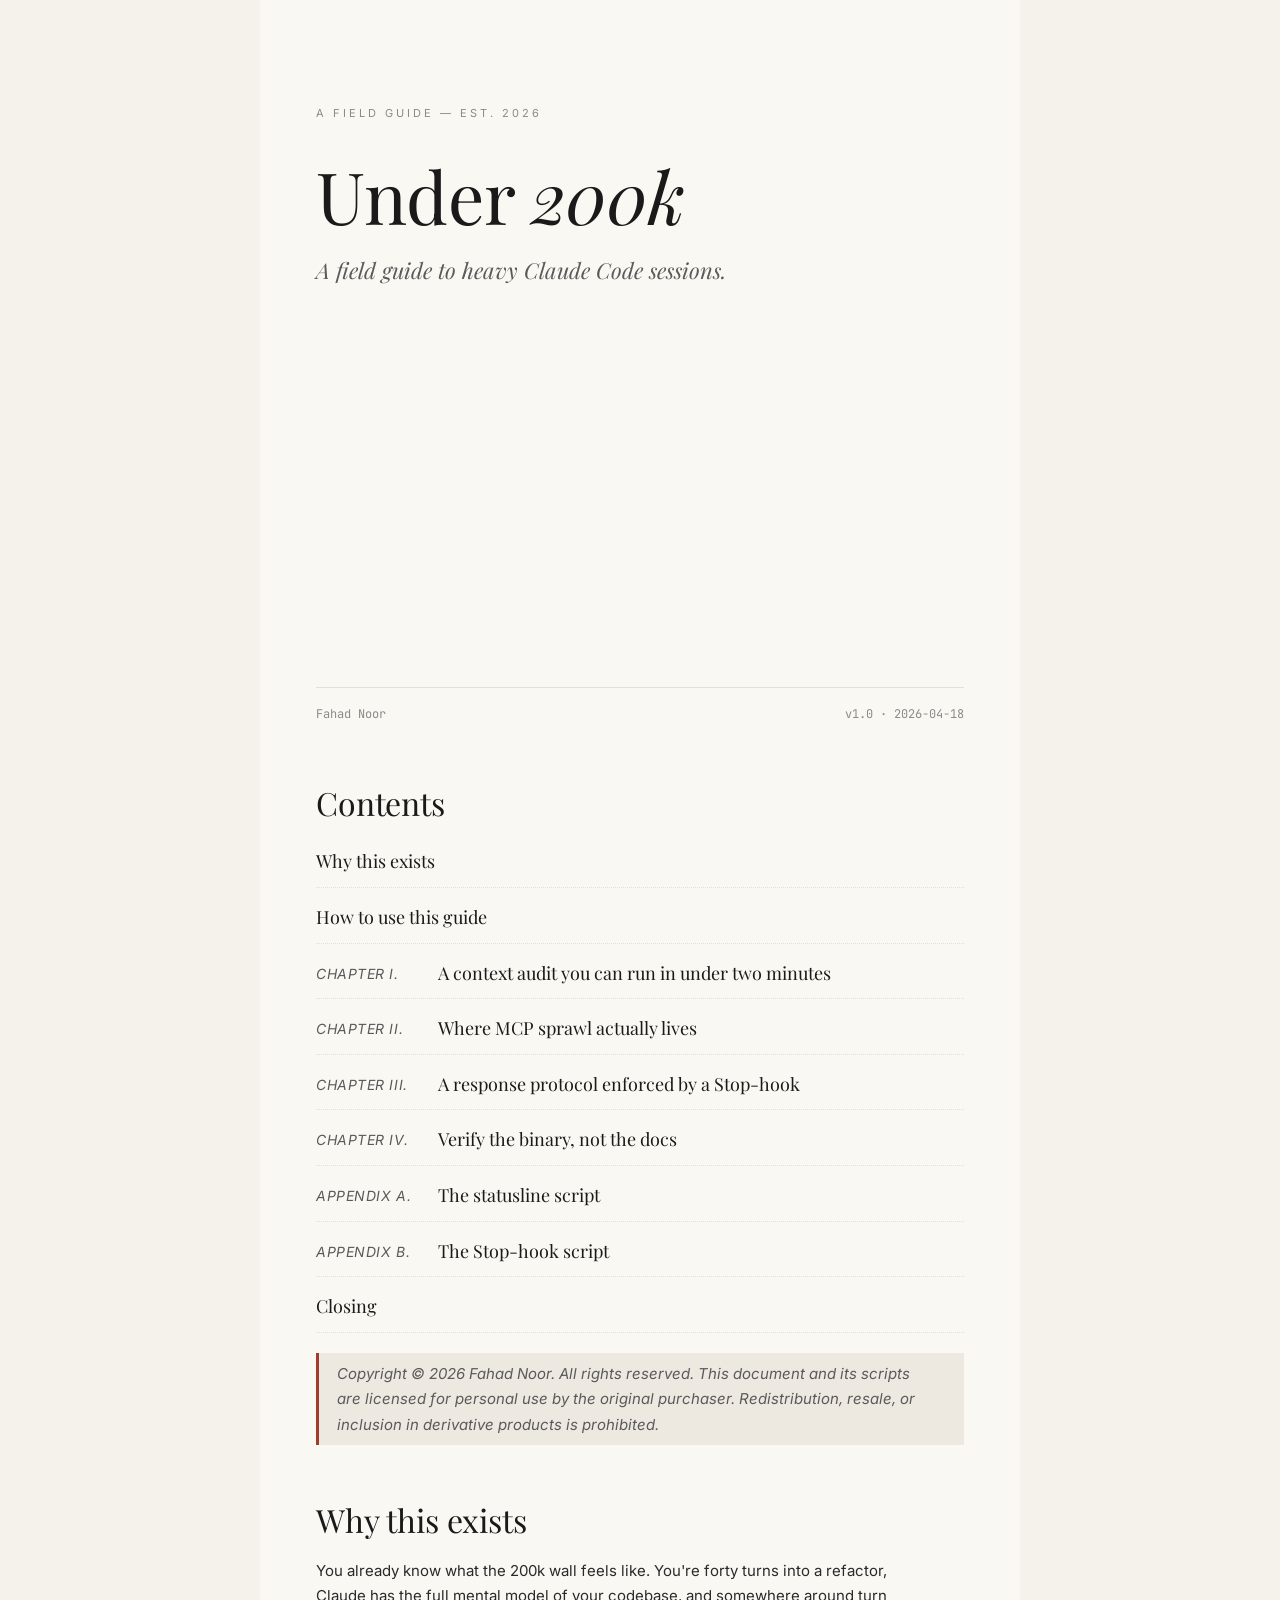
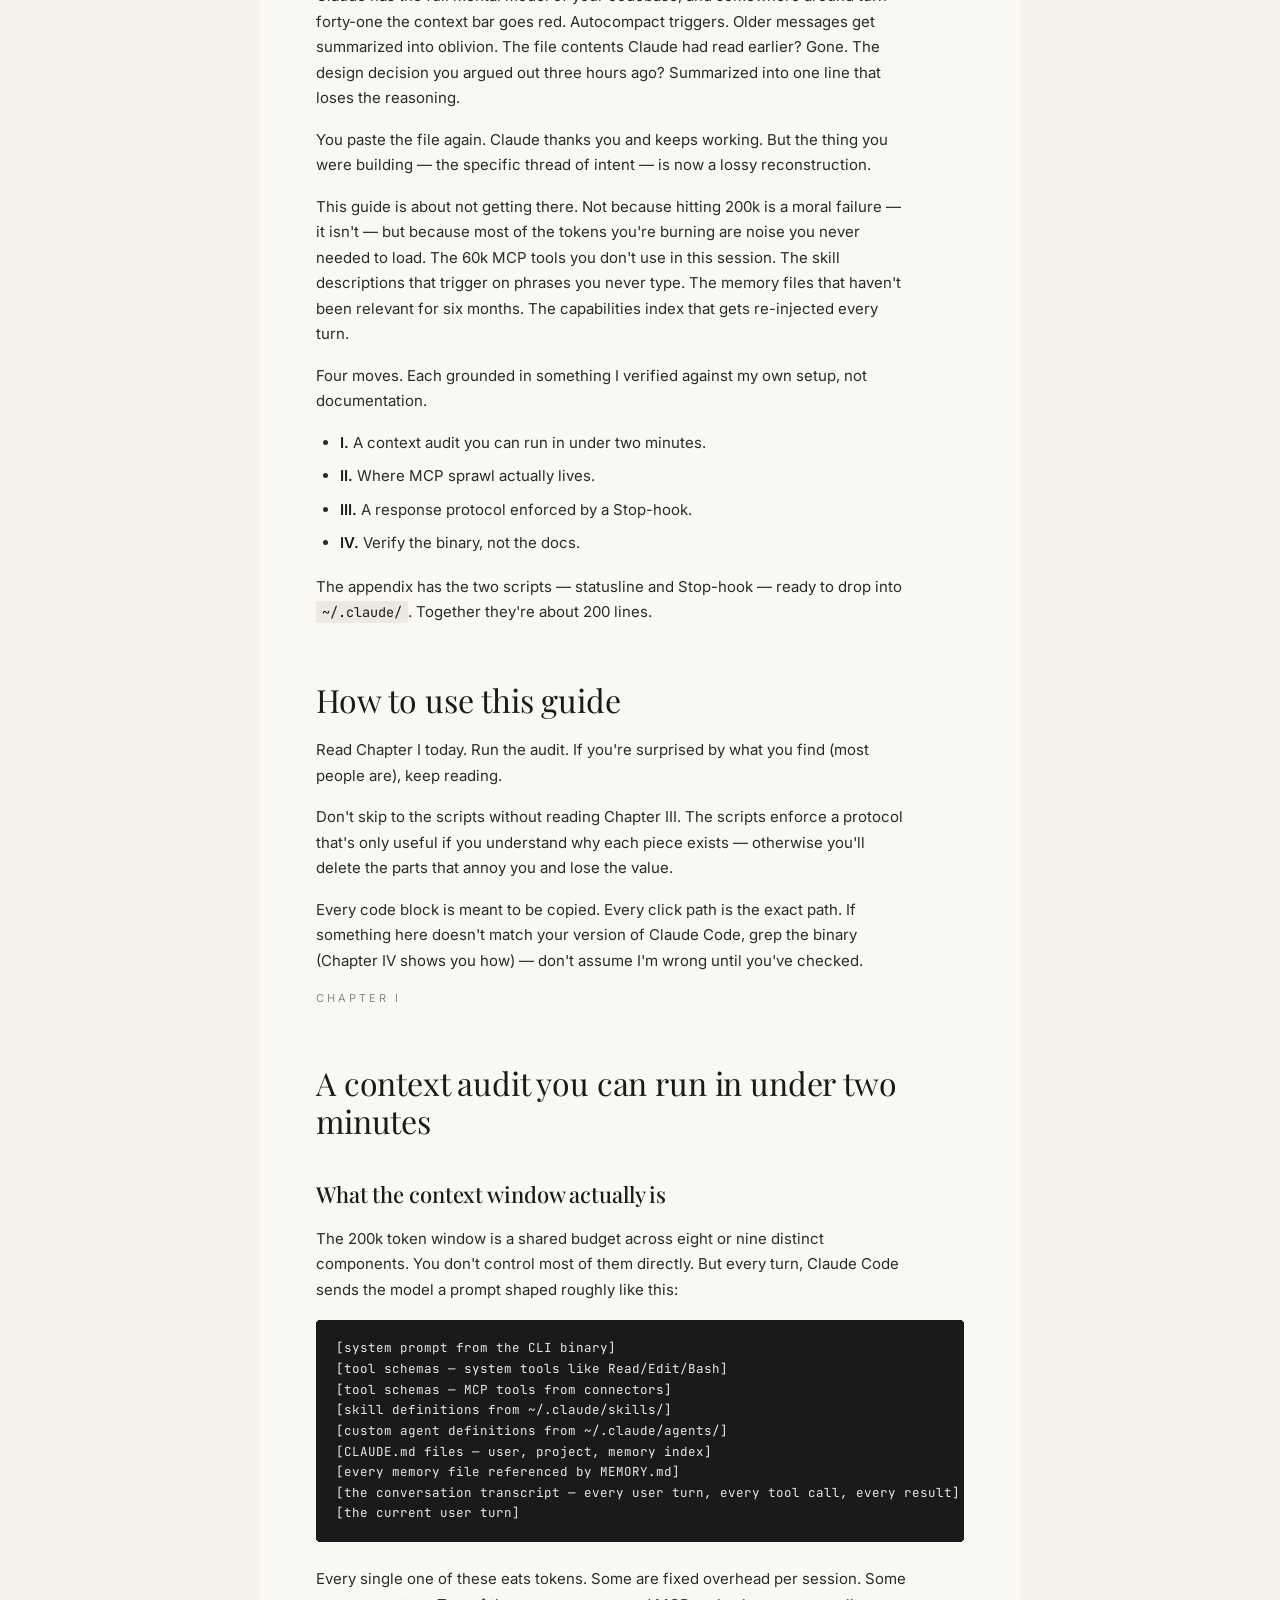
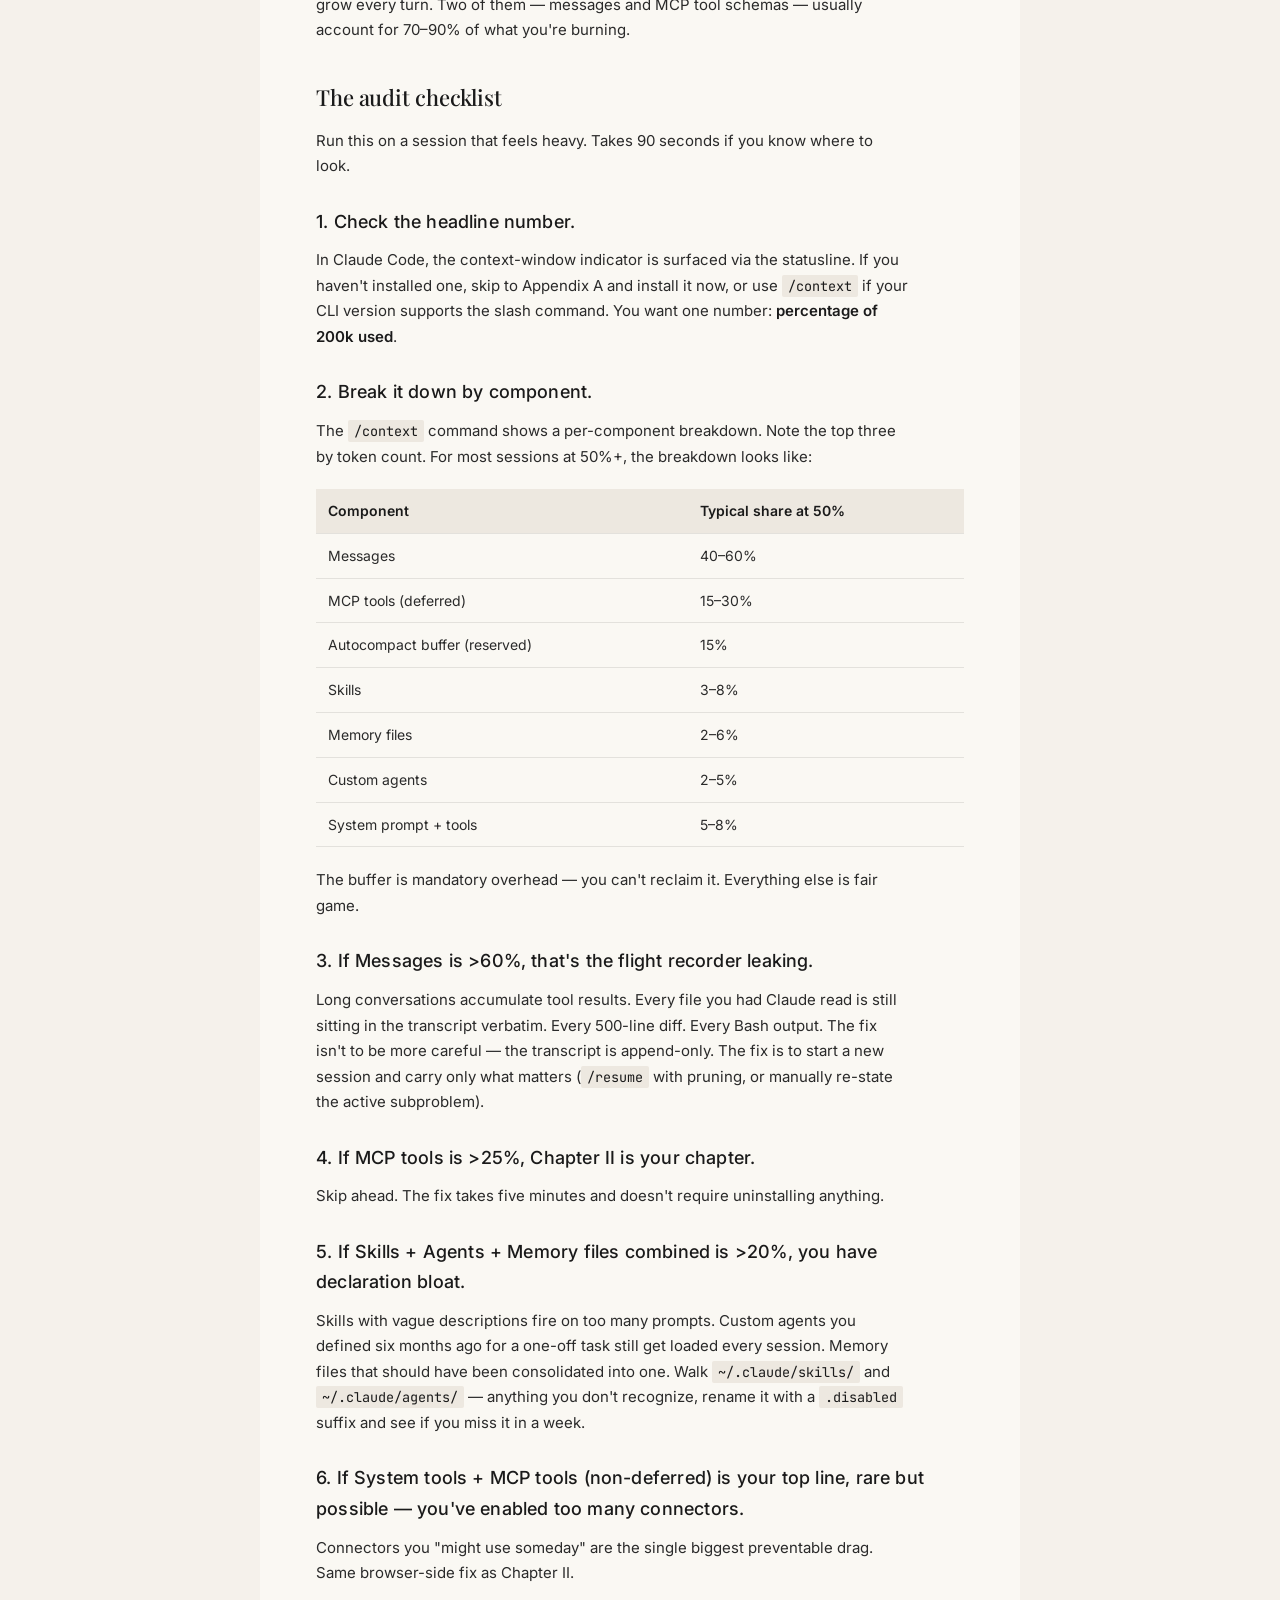
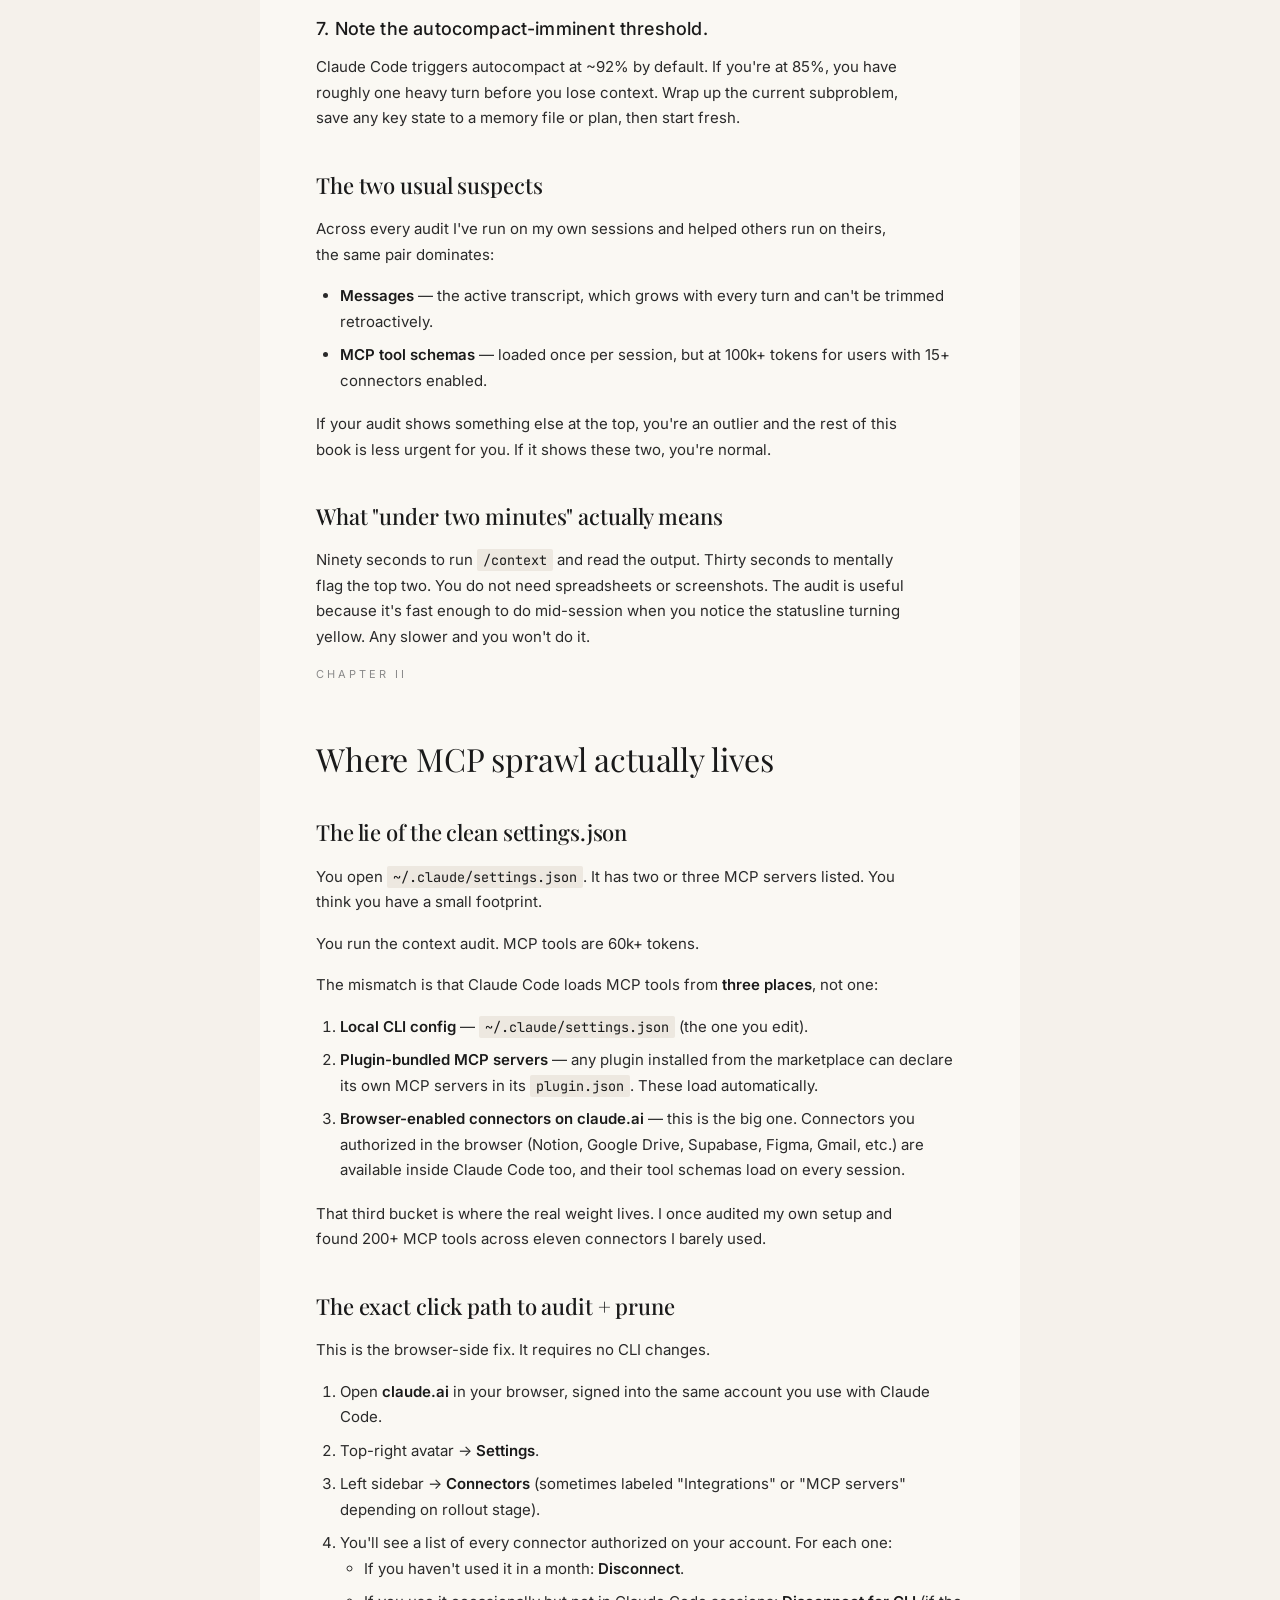
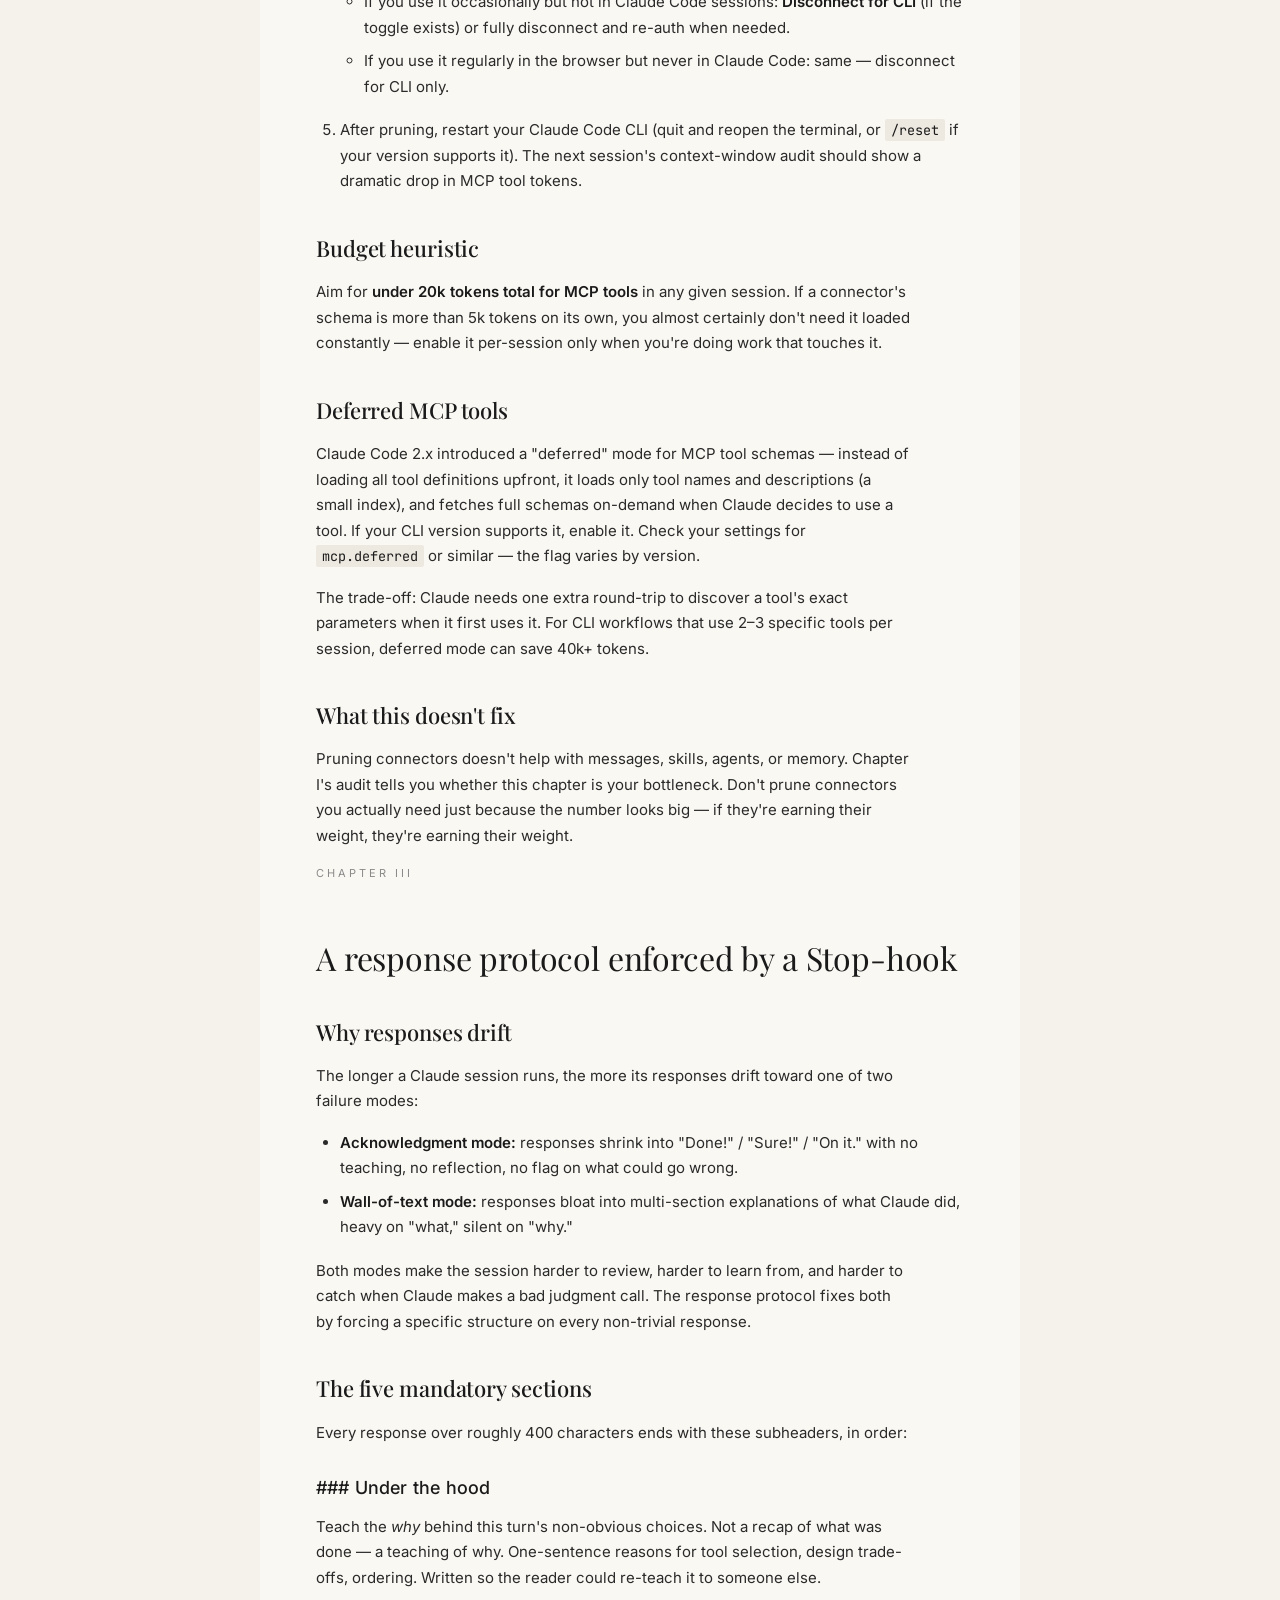
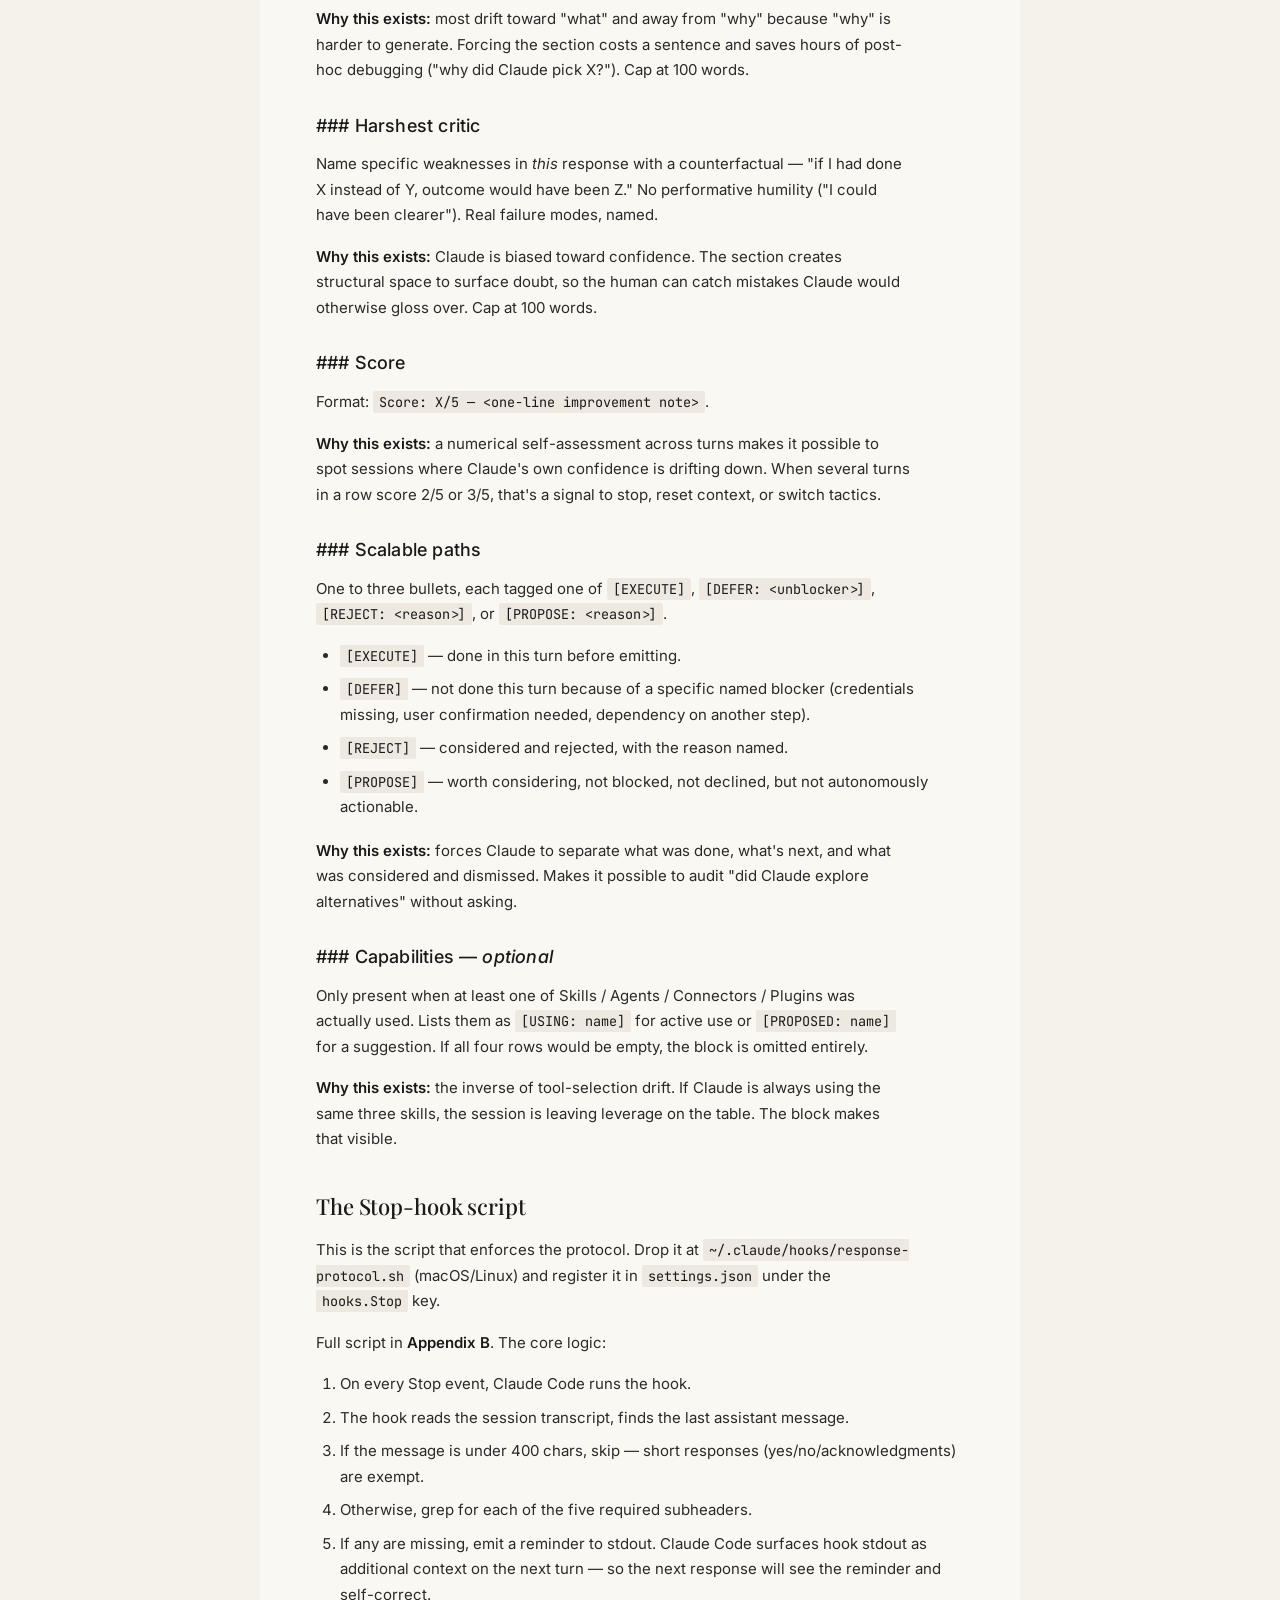
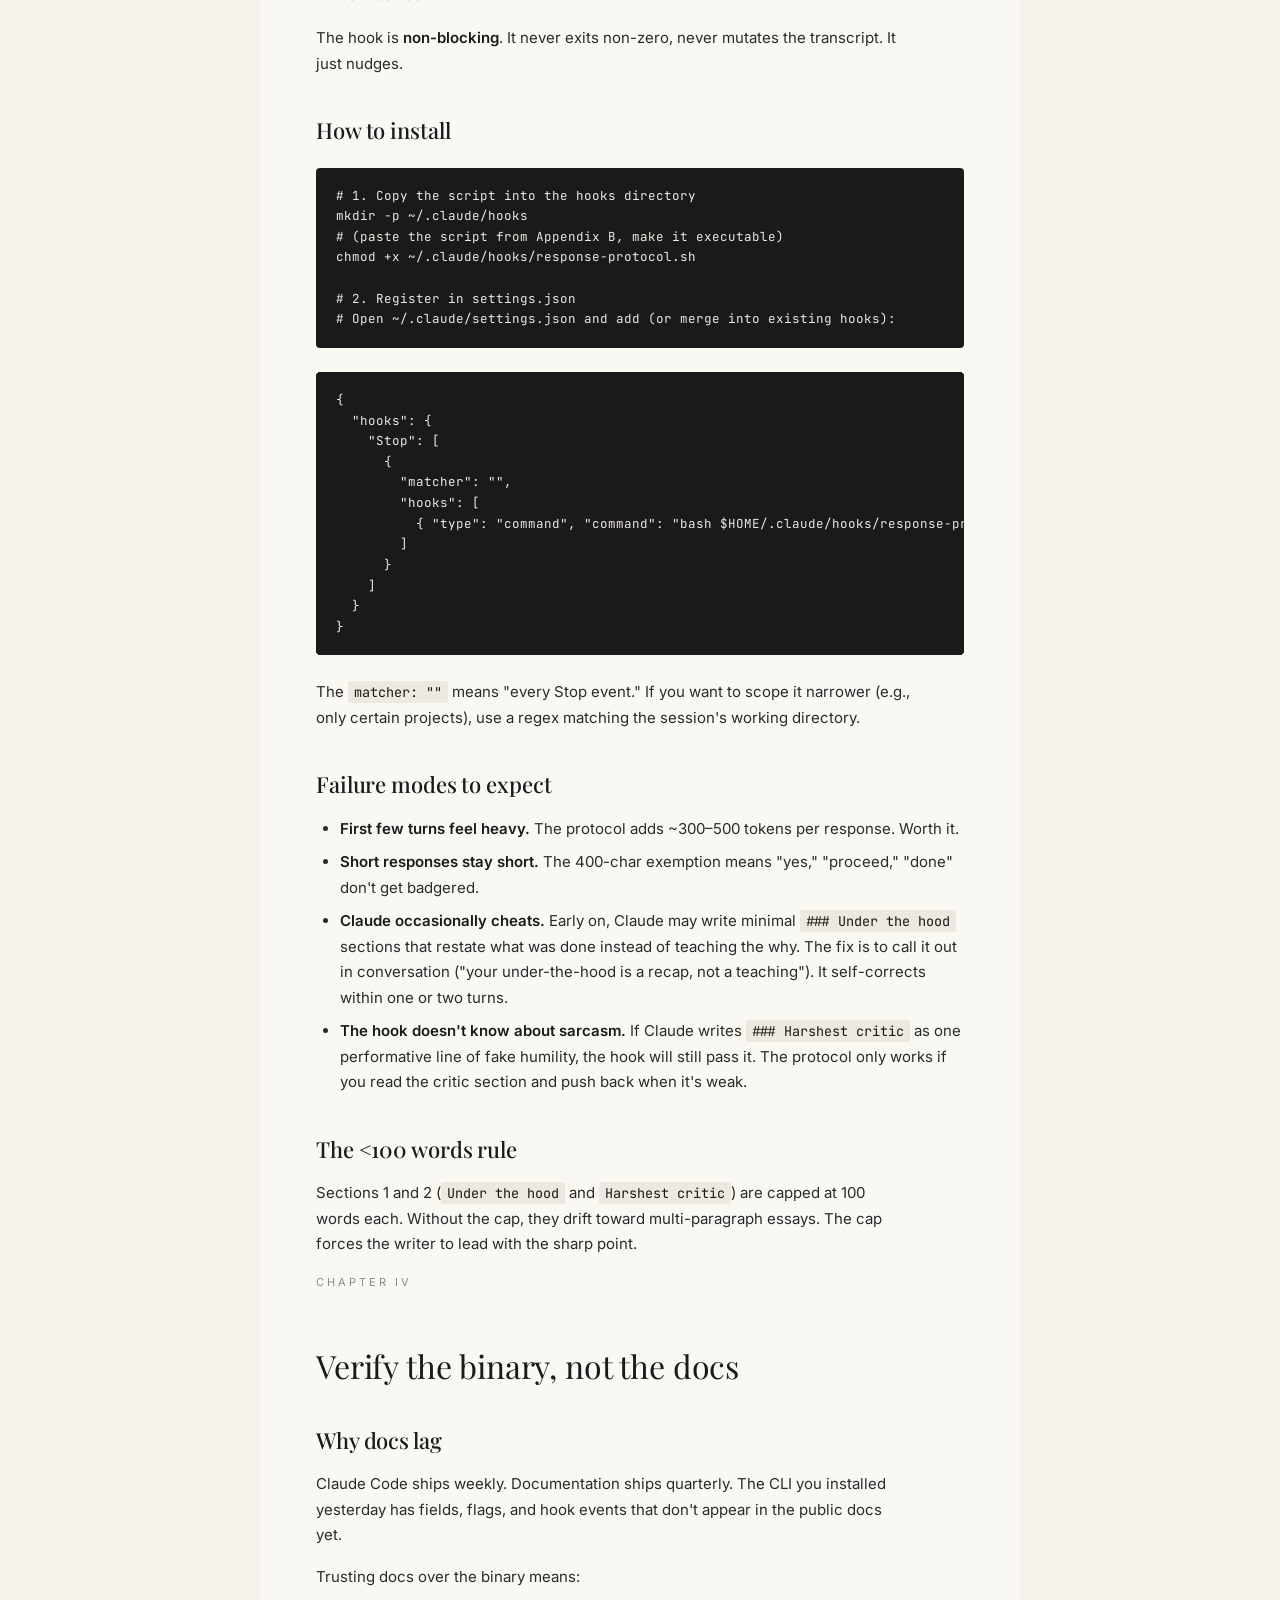
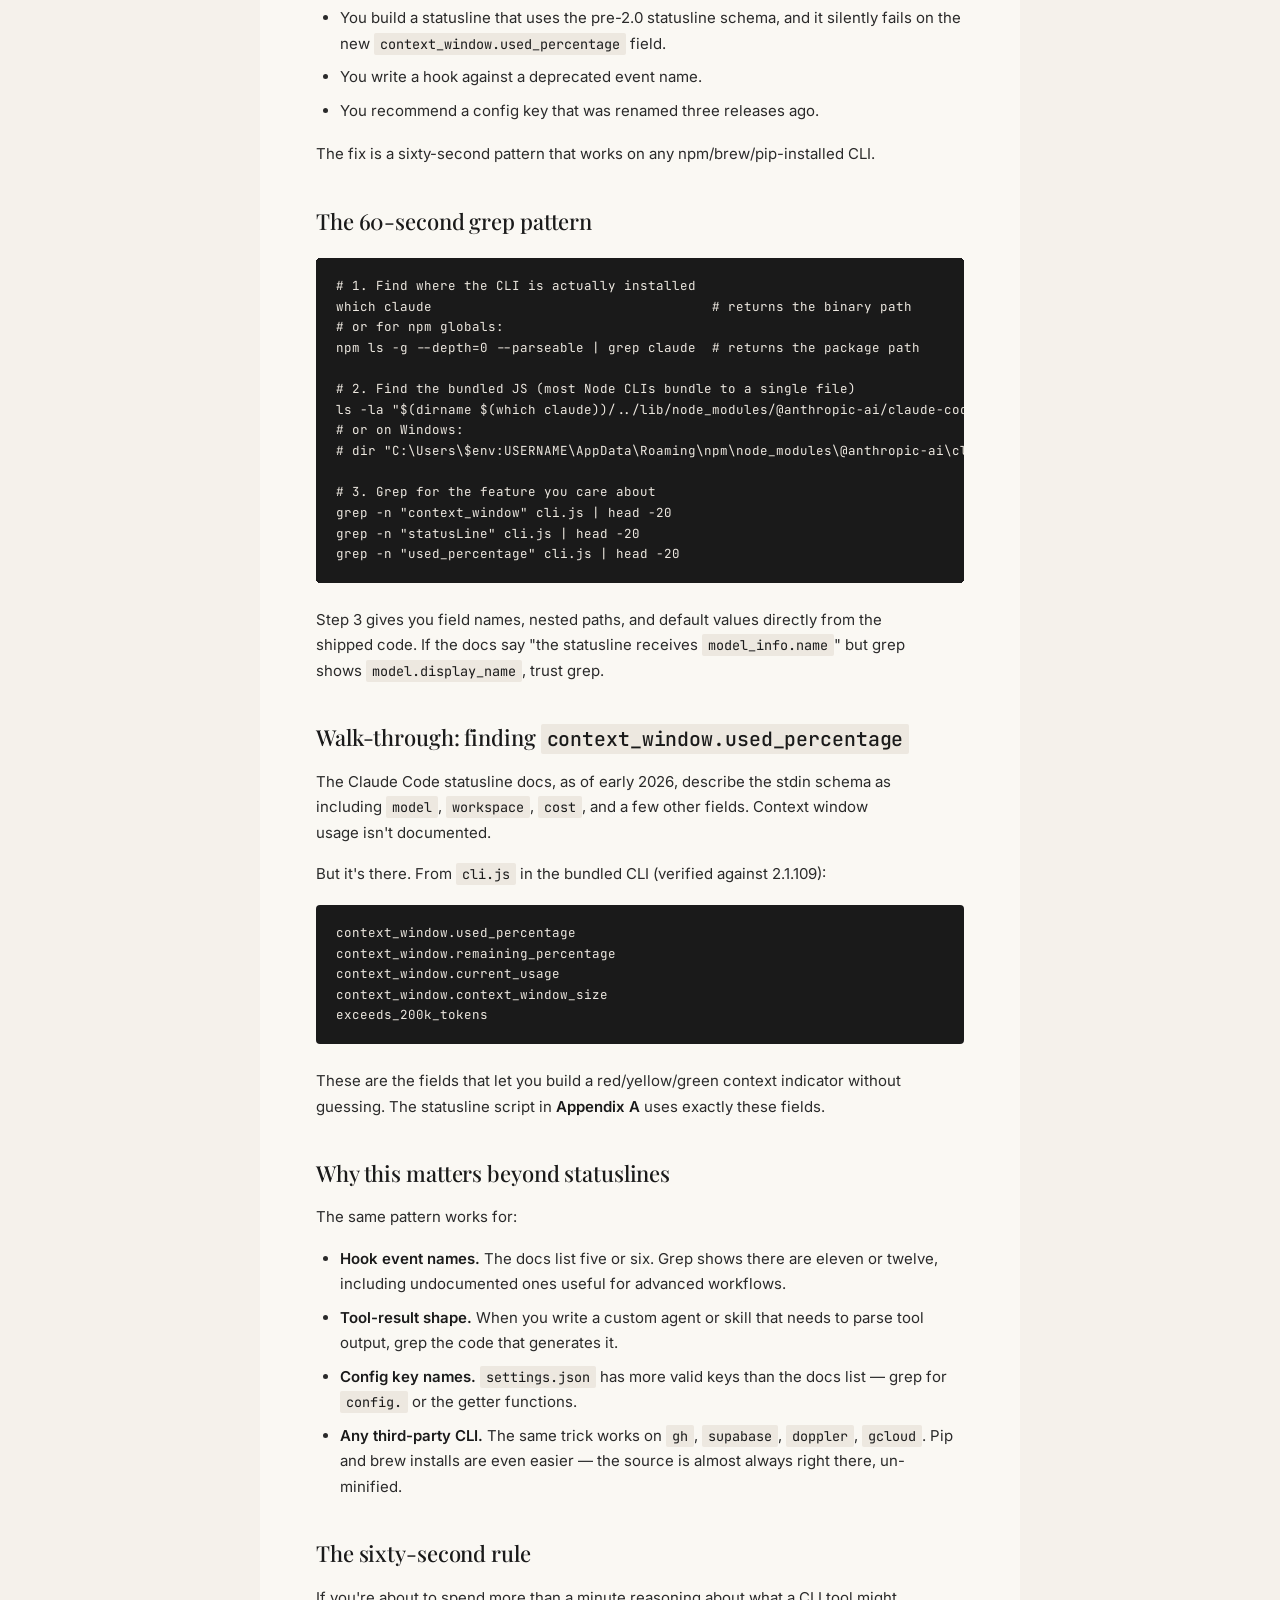
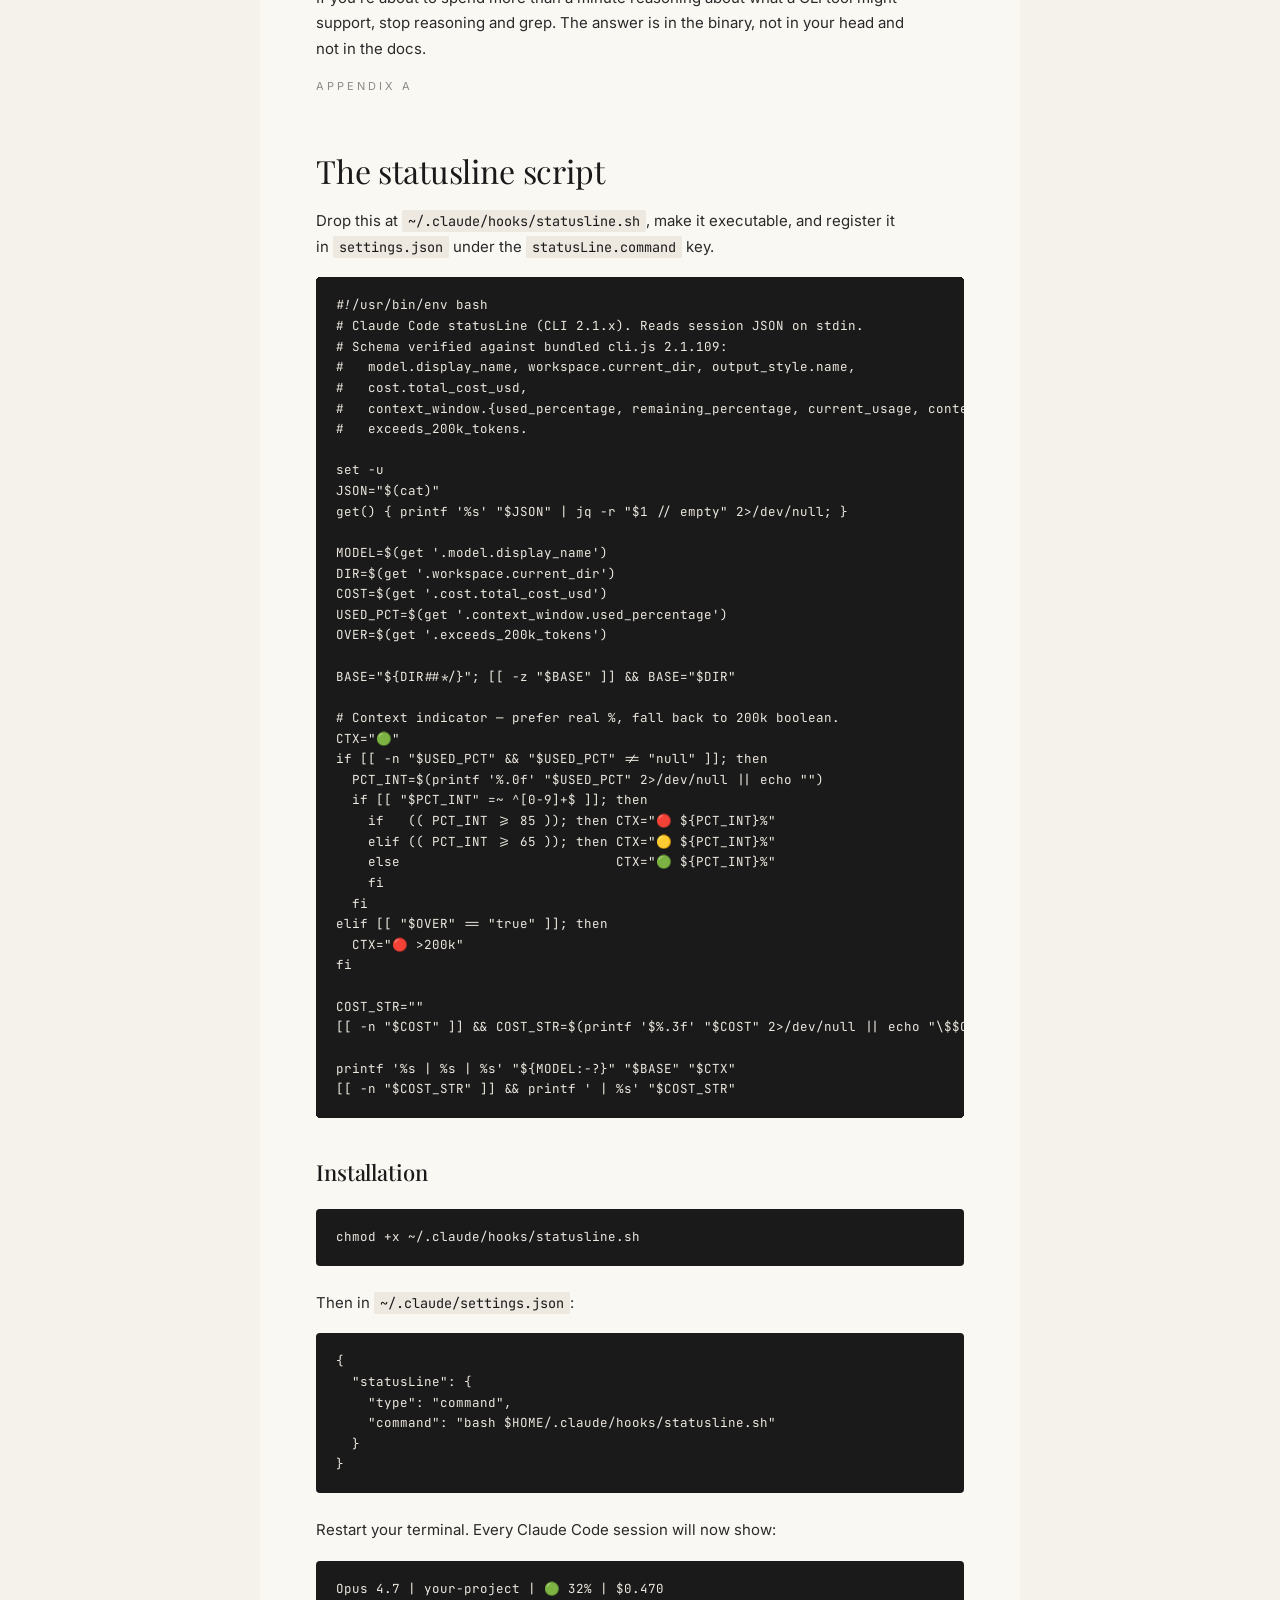
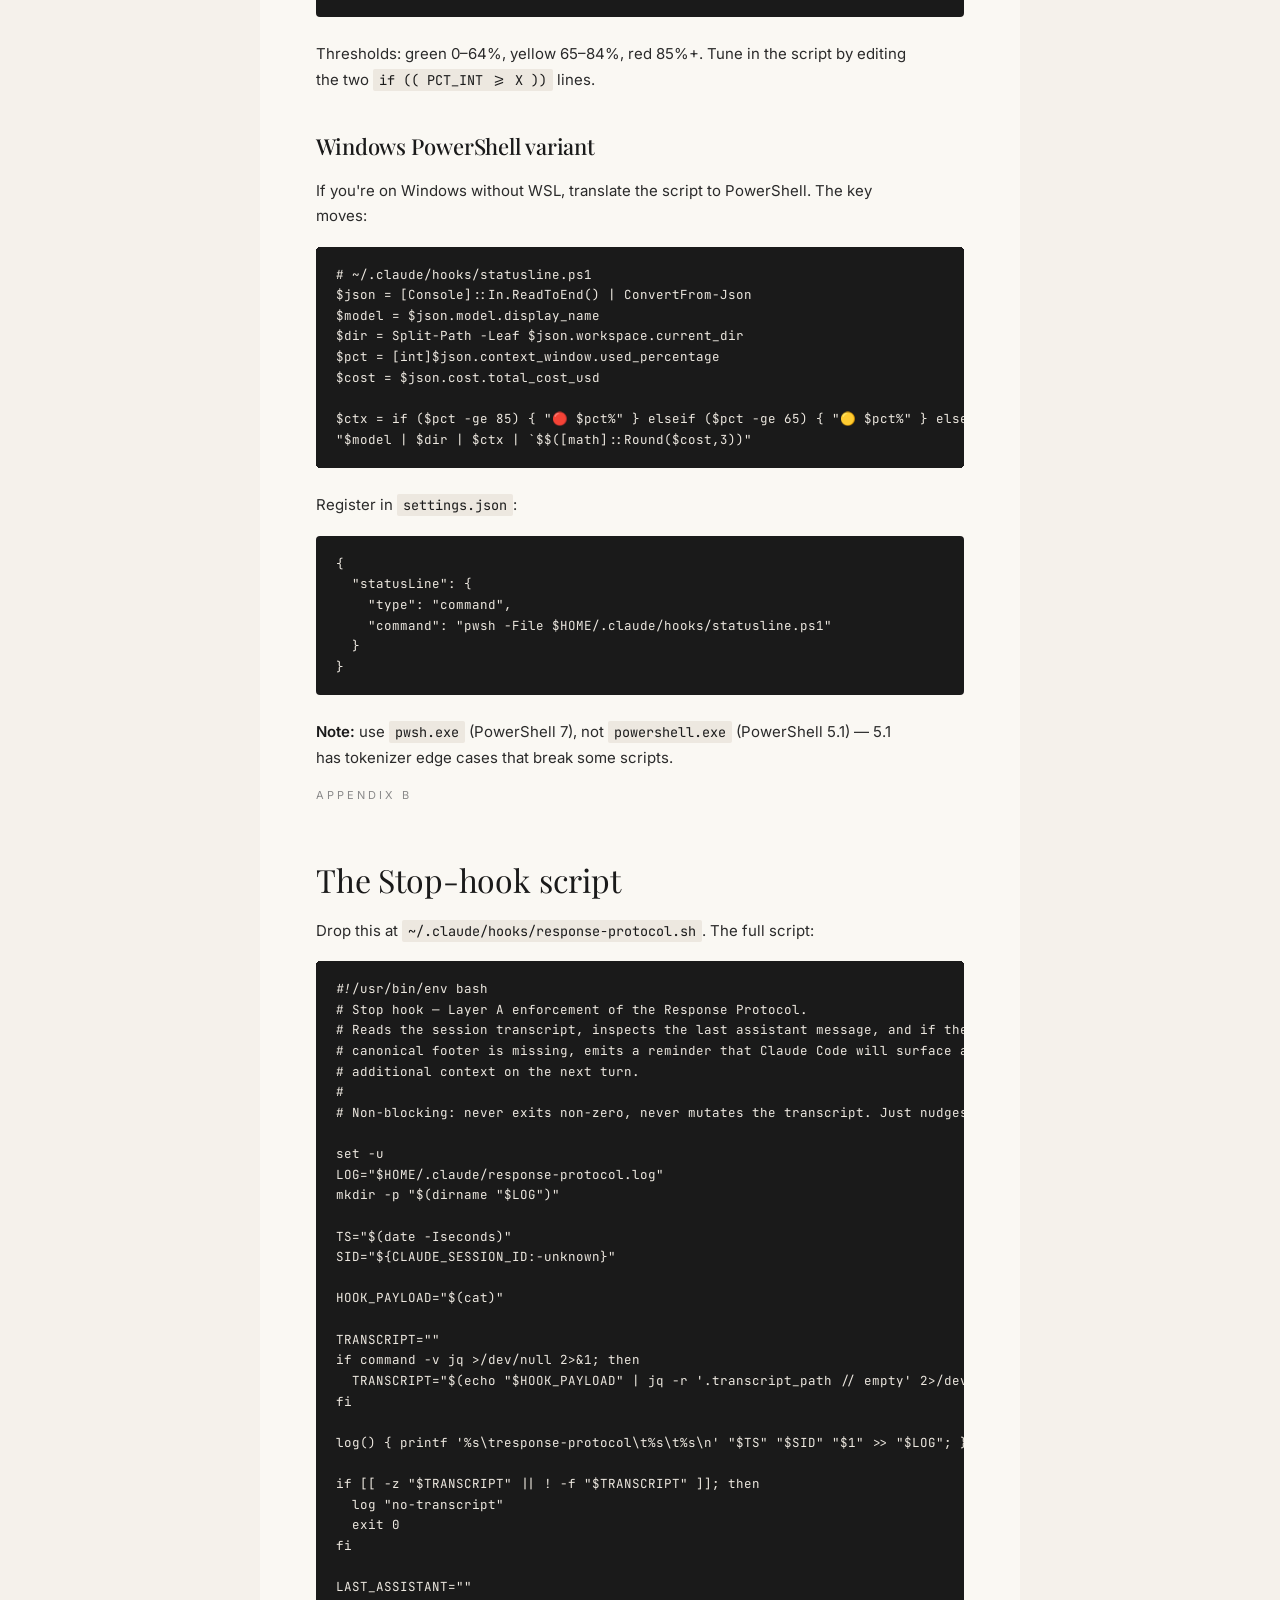
==== commit 86129104: "Add TOC page + section anchors to playbook.html Surface: local Host: DESKTOP-HDO27O8" ====
--- a/playbook.html
+++ b/playbook.html
@@ -145,7 +145,19 @@
       .cover { min-height: 9in; page-break-after: always; }
       .cover h1 { font-size: 52pt; }
       .cover-sub { font-size: 16pt; }
-    }
+      .toc { page-break-after: always; }
+    }
+    .toc-list { list-style: none; margin: 24px 0 0 0; padding: 0; }
+    .toc-list li {
+      font-family: var(--serif);
+      font-size: 18px;
+      margin-bottom: 14px;
+      padding-bottom: 10px;
+      border-bottom: 1px dotted var(--border);
+      counter-increment: toc;
+    }
+    .toc-list li a { text-decoration: none; color: var(--ink); display: flex; gap: 12px; }
+    .toc-list li em { color: var(--text-2); font-style: italic; min-width: 110px; font-size: 14px; font-family: var(--sans); letter-spacing: 0.04em; text-transform: uppercase; padding-top: 4px; }
   </style>
 </head>
 <body>
@@ -158,15 +170,32 @@
   </div>
   <div class="cover-foot">
     <span>Fahad Noor</span>
-    <span>v1.0 · 2026</span>
+    <span>v1.0 · 2026-04-18</span>
   </div>
 </section>
 
 <div class="page-break"></div>
 
+<section class="toc">
+  <h2 style="margin-top:0;">Contents</h2>
+  <ol class="toc-list">
+    <li><a href="#why">Why this exists</a></li>
+    <li><a href="#how">How to use this guide</a></li>
+    <li><a href="#ch1"><em>Chapter I.</em> A context audit you can run in under two minutes</a></li>
+    <li><a href="#ch2"><em>Chapter II.</em> Where MCP sprawl actually lives</a></li>
+    <li><a href="#ch3"><em>Chapter III.</em> A response protocol enforced by a Stop-hook</a></li>
+    <li><a href="#ch4"><em>Chapter IV.</em> Verify the binary, not the docs</a></li>
+    <li><a href="#appA"><em>Appendix A.</em> The statusline script</a></li>
+    <li><a href="#appB"><em>Appendix B.</em> The Stop-hook script</a></li>
+    <li><a href="#closing">Closing</a></li>
+  </ol>
+</section>
+
+<div class="page-break"></div>
+
 <blockquote><p>Copyright © 2026 Fahad Noor. All rights reserved. This document and its scripts are licensed for personal use by the original purchaser. Redistribution, resale, or inclusion in derivative products is prohibited.</p></blockquote>
 
-<h2>Why this exists</h2>
+<h2 id="why">Why this exists</h2>
 <p>You already know what the 200k wall feels like. You're forty turns into a refactor, Claude has the full mental model of your codebase, and somewhere around turn forty-one the context bar goes red. Autocompact triggers. Older messages get summarized into oblivion. The file contents Claude had read earlier? Gone. The design decision you argued out three hours ago? Summarized into one line that loses the reasoning.</p>
 <p>You paste the file again. Claude thanks you and keeps working. But the thing you were building — the specific thread of intent — is now a lossy reconstruction.</p>
 <p>This guide is about not getting there. Not because hitting 200k is a moral failure — it isn't — but because most of the tokens you're burning are noise you never needed to load. The 60k MCP tools you don't use in this session. The skill descriptions that trigger on phrases you never type. The memory files that haven't been relevant for six months. The capabilities index that gets re-injected every turn.</p>
@@ -179,7 +208,7 @@
 </ul>
 <p>The appendix has the two scripts — statusline and Stop-hook — ready to drop into <code>~/.claude/</code>. Together they're about 200 lines.</p>
 
-<h2>How to use this guide</h2>
+<h2 id="how">How to use this guide</h2>
 <p>Read Chapter I today. Run the audit. If you're surprised by what you find (most people are), keep reading.</p>
 <p>Don't skip to the scripts without reading Chapter III. The scripts enforce a protocol that's only useful if you understand why each piece exists — otherwise you'll delete the parts that annoy you and lose the value.</p>
 <p>Every code block is meant to be copied. Every click path is the exact path. If something here doesn't match your version of Claude Code, grep the binary (Chapter IV shows you how) — don't assume I'm wrong until you've checked.</p>
@@ -187,7 +216,7 @@
 <div class="page-break"></div>
 
 <p class="chapter-marker">Chapter I</p>
-<h2>A context audit you can run in under two minutes</h2>
+<h2 id="ch1">A context audit you can run in under two minutes</h2>
 
 <h3>What the context window actually is</h3>
 <p>The 200k token window is a shared budget across eight or nine distinct components. You don't control most of them directly. But every turn, Claude Code sends the model a prompt shaped roughly like this:</p>
@@ -253,7 +282,7 @@
 <div class="page-break"></div>
 
 <p class="chapter-marker">Chapter II</p>
-<h2>Where MCP sprawl actually lives</h2>
+<h2 id="ch2">Where MCP sprawl actually lives</h2>
 
 <h3>The lie of the clean settings.json</h3>
 <p>You open <code>~/.claude/settings.json</code>. It has two or three MCP servers listed. You think you have a small footprint.</p>
@@ -295,7 +324,7 @@
 <div class="page-break"></div>
 
 <p class="chapter-marker">Chapter III</p>
-<h2>A response protocol enforced by a Stop-hook</h2>
+<h2 id="ch3">A response protocol enforced by a Stop-hook</h2>
 
 <h3>Why responses drift</h3>
 <p>The longer a Claude session runs, the more its responses drift toward one of two failure modes:</p>
@@ -382,7 +411,7 @@
 <div class="page-break"></div>
 
 <p class="chapter-marker">Chapter IV</p>
-<h2>Verify the binary, not the docs</h2>
+<h2 id="ch4">Verify the binary, not the docs</h2>
 
 <h3>Why docs lag</h3>
 <p>Claude Code ships weekly. Documentation ships quarterly. The CLI you installed yesterday has fields, flags, and hook events that don't appear in the public docs yet.</p>
@@ -436,7 +465,7 @@
 <div class="page-break"></div>
 
 <p class="chapter-marker">Appendix A</p>
-<h2>The statusline script</h2>
+<h2 id="appA">The statusline script</h2>
 <p>Drop this at <code>~/.claude/hooks/statusline.sh</code>, make it executable, and register it in <code>settings.json</code> under the <code>statusLine.command</code> key.</p>
 <pre><code>#!/usr/bin/env bash
 # Claude Code statusLine (CLI 2.1.x). Reads session JSON on stdin.
@@ -514,7 +543,7 @@
 <div class="page-break"></div>
 
 <p class="chapter-marker">Appendix B</p>
-<h2>The Stop-hook script</h2>
+<h2 id="appB">The Stop-hook script</h2>
 <p>Drop this at <code>~/.claude/hooks/response-protocol.sh</code>. The full script:</p>
 <pre><code>#!/usr/bin/env bash
 # Stop hook — Layer A enforcement of the Response Protocol.
@@ -626,7 +655,7 @@
 
 <div class="page-break"></div>
 
-<h2>Closing</h2>
+<h2 id="closing">Closing</h2>
 <p>You bought this because you hit a wall that shouldn't exist. It doesn't have to.</p>
 <p>The audit takes 90 seconds. The MCP prune takes 5 minutes. The protocol pays for itself within an hour. The binary-grep pattern is a sixty-second rule you can apply to any CLI tool for the rest of your career.</p>
 <p>If something here doesn't match your experience, grep the binary. Don't email me until you've done the grep — nine times out of ten, the answer is in there and you'll catch a thing the docs got wrong.</p>
